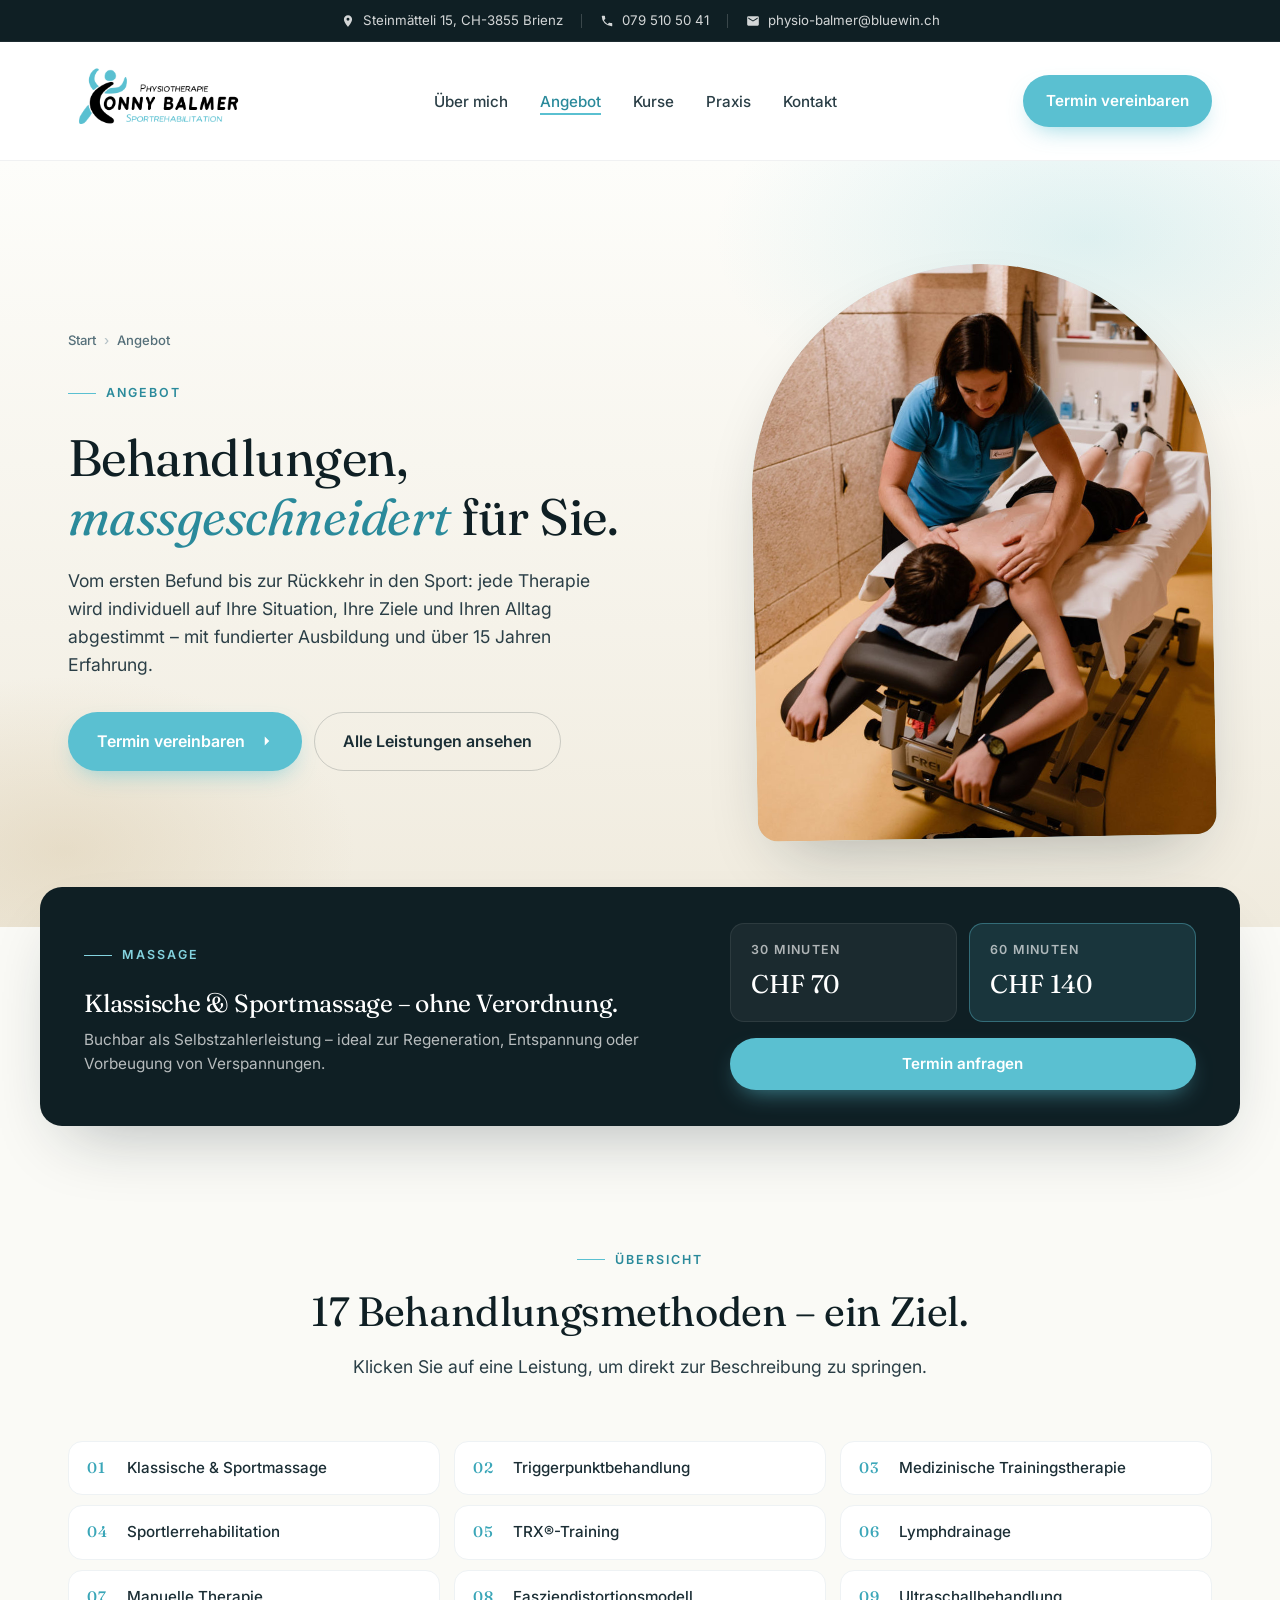
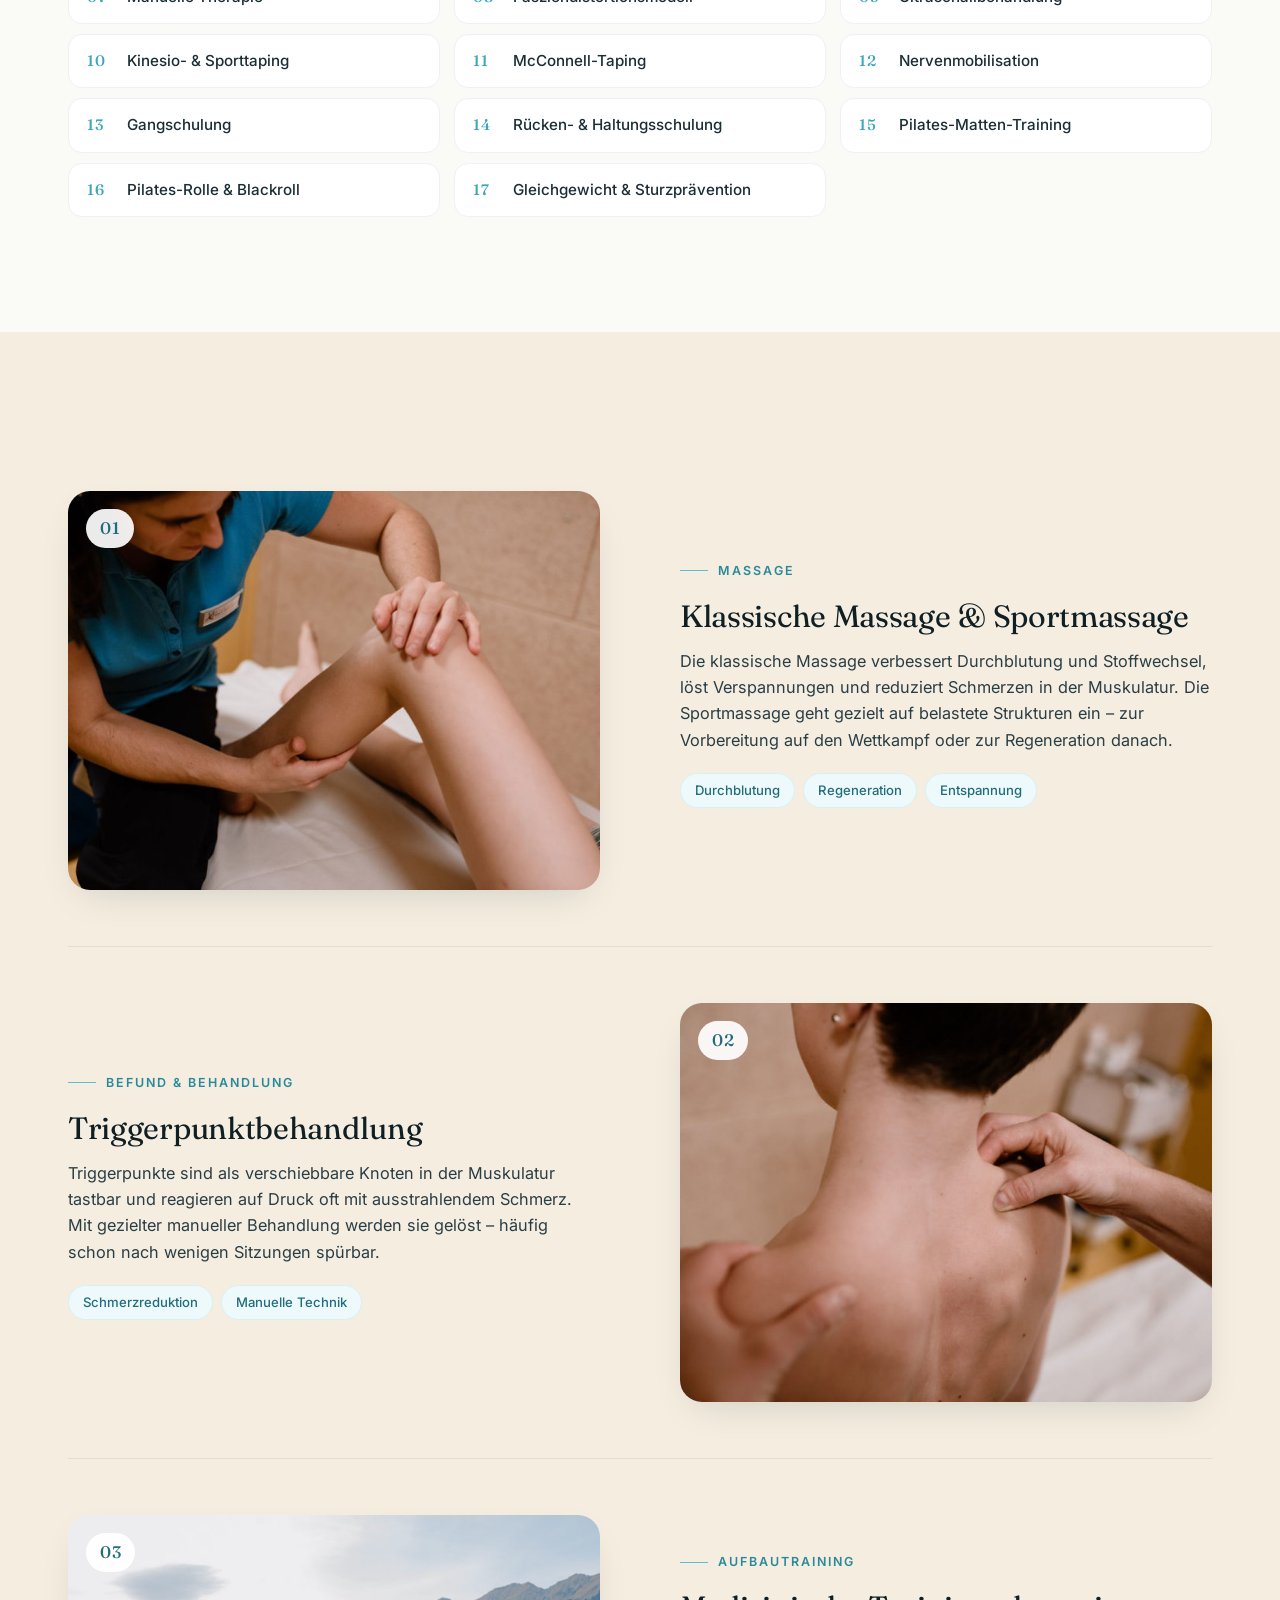
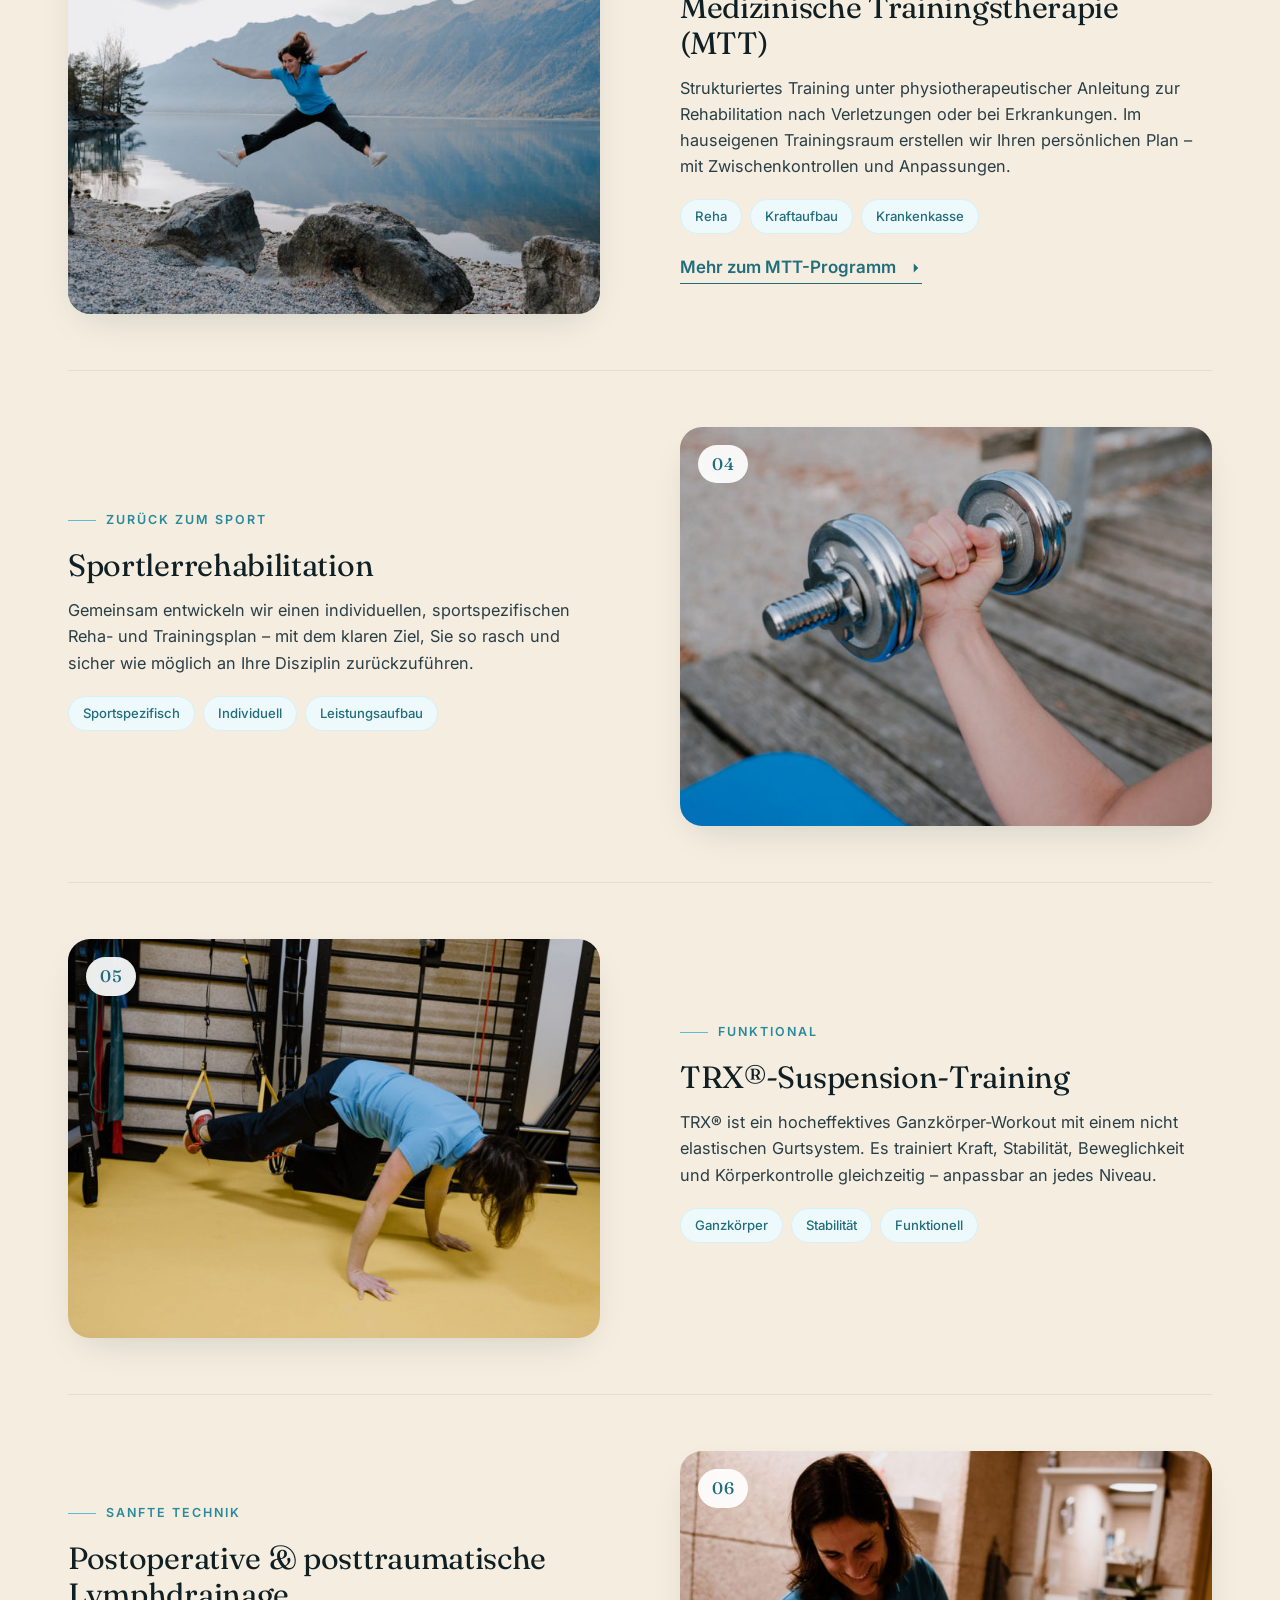
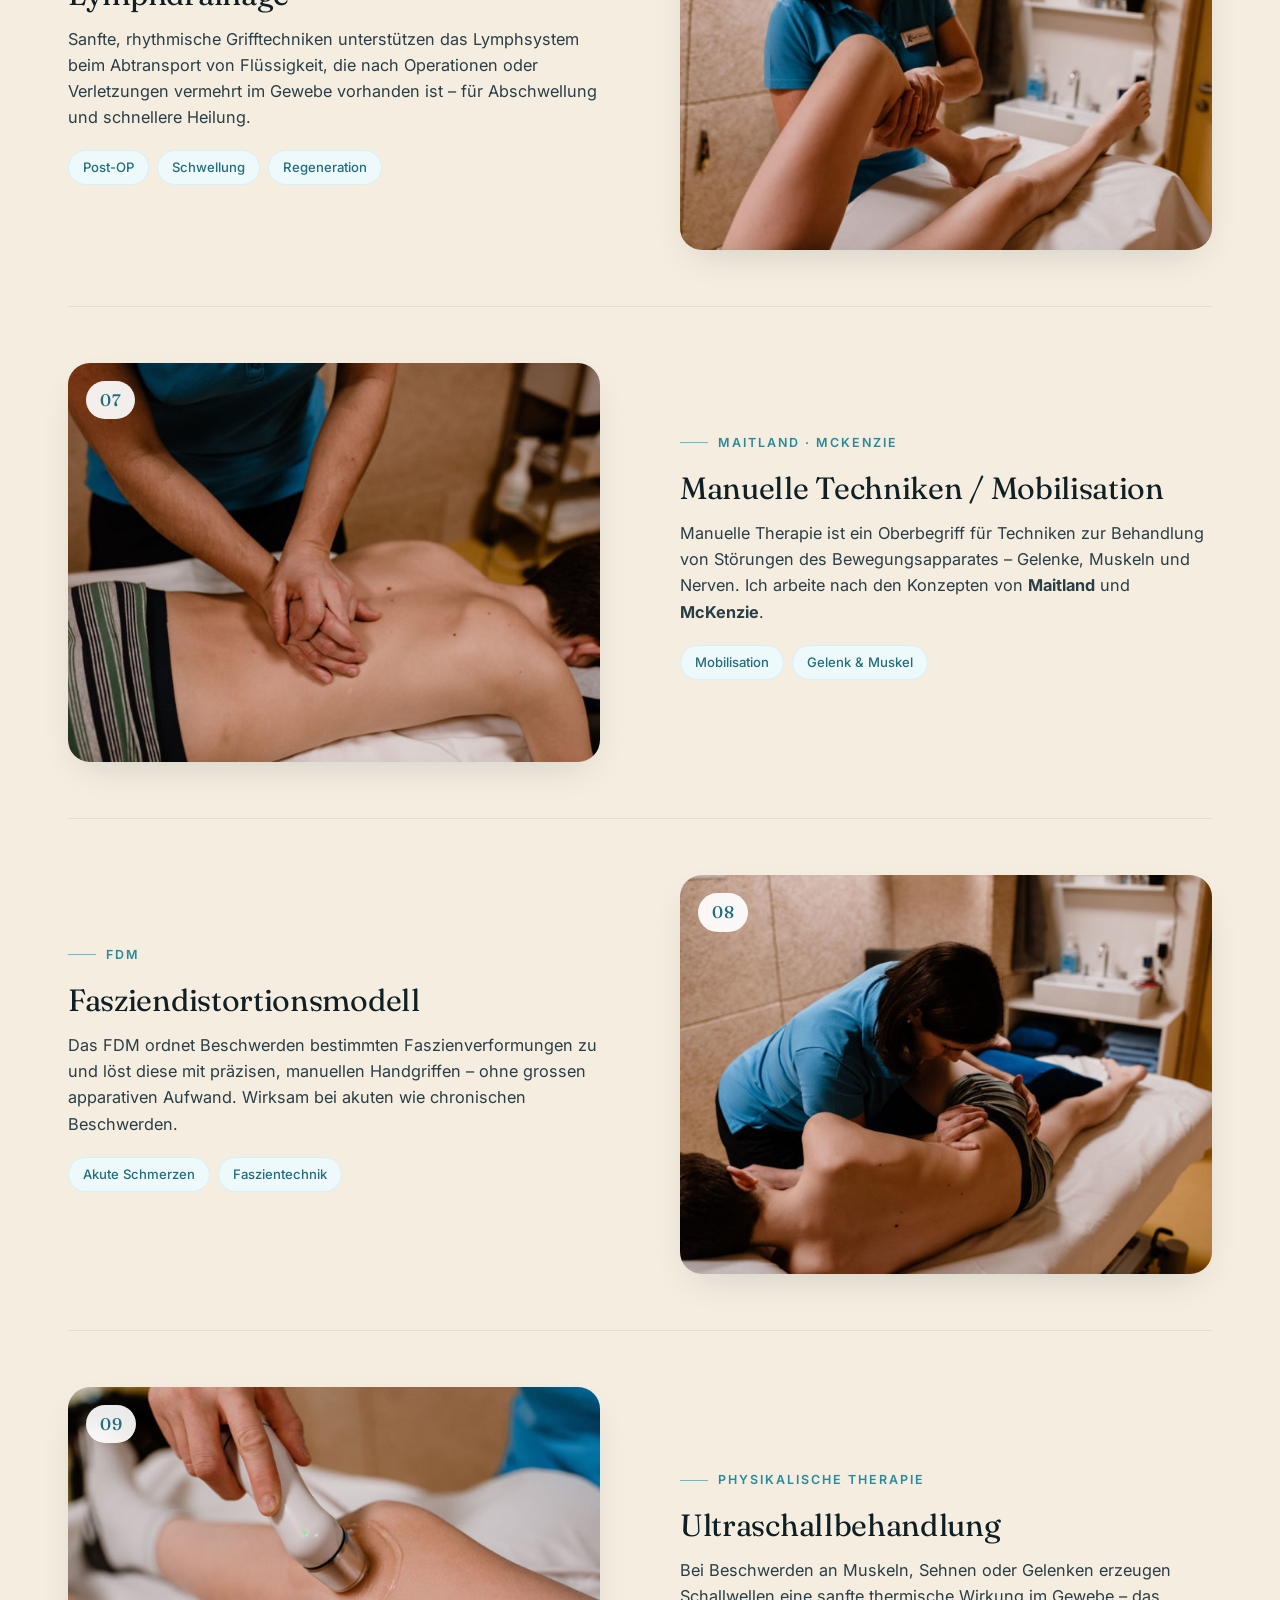
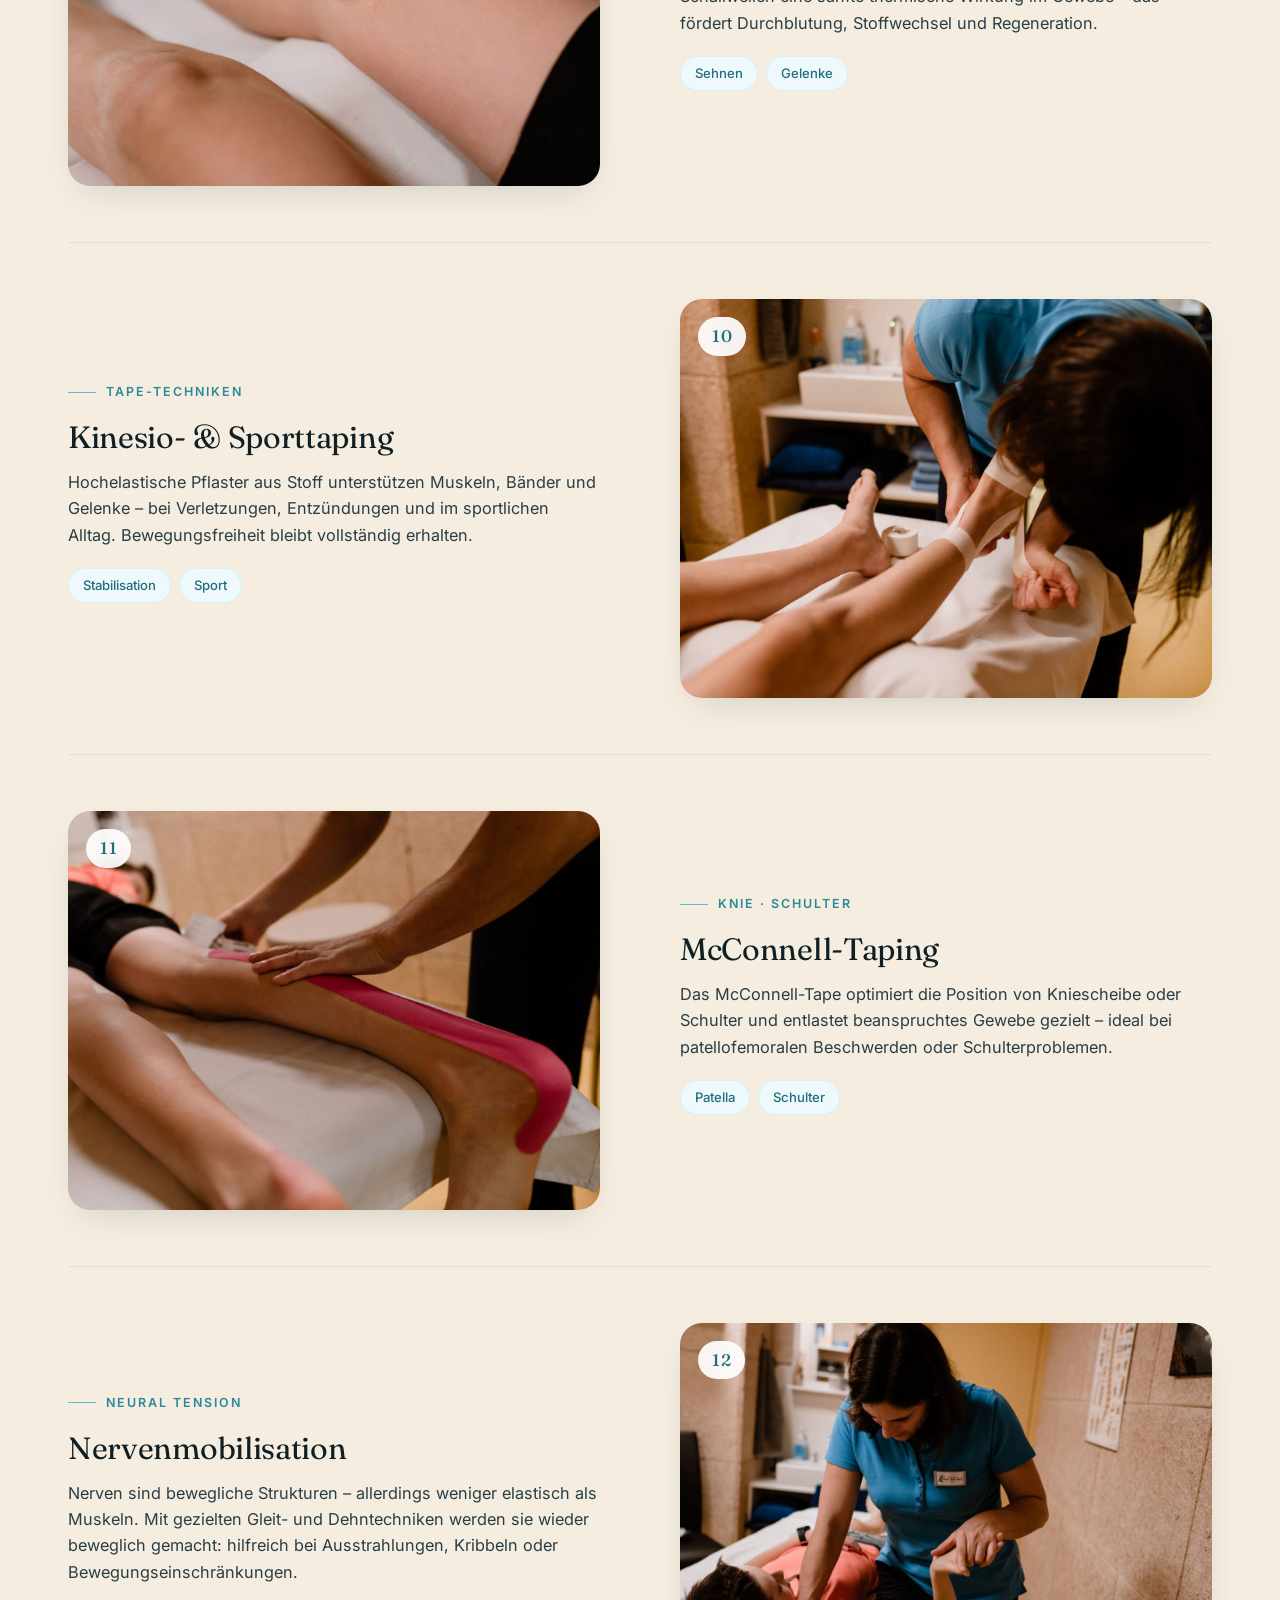
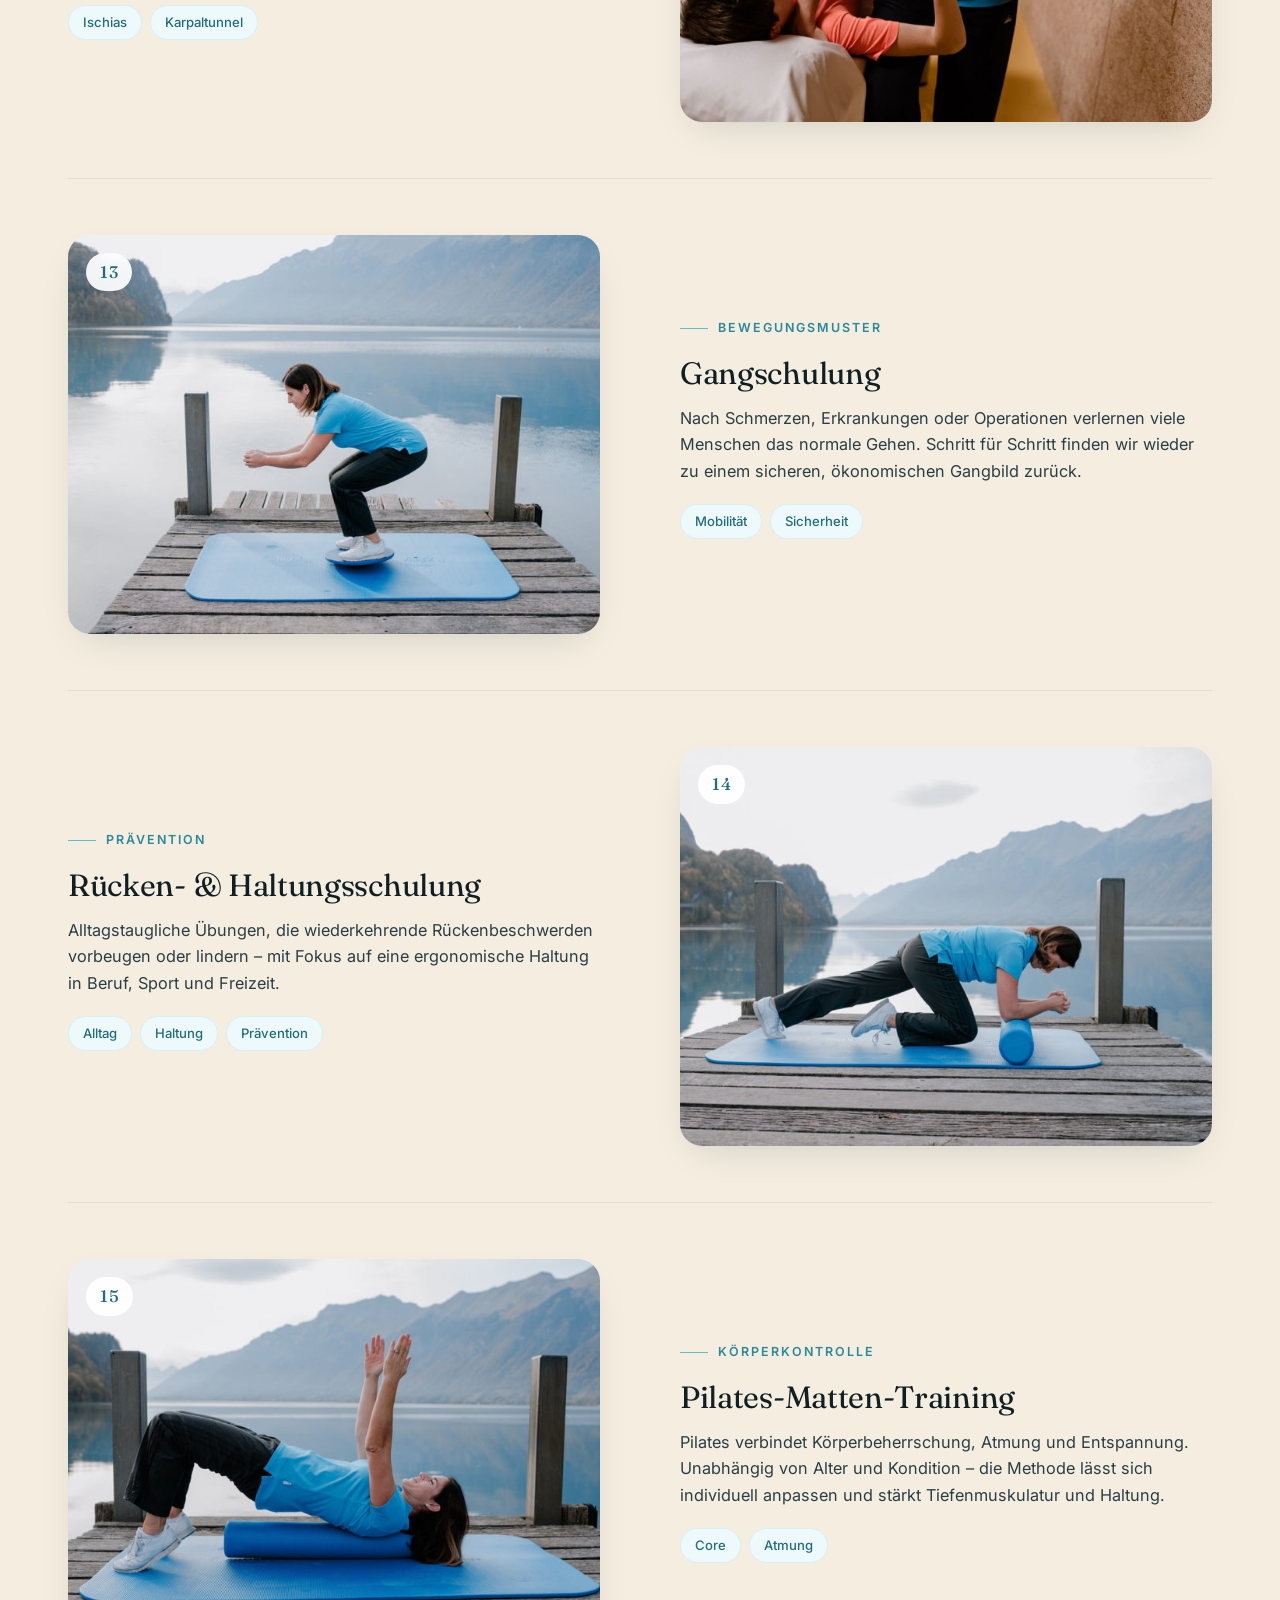
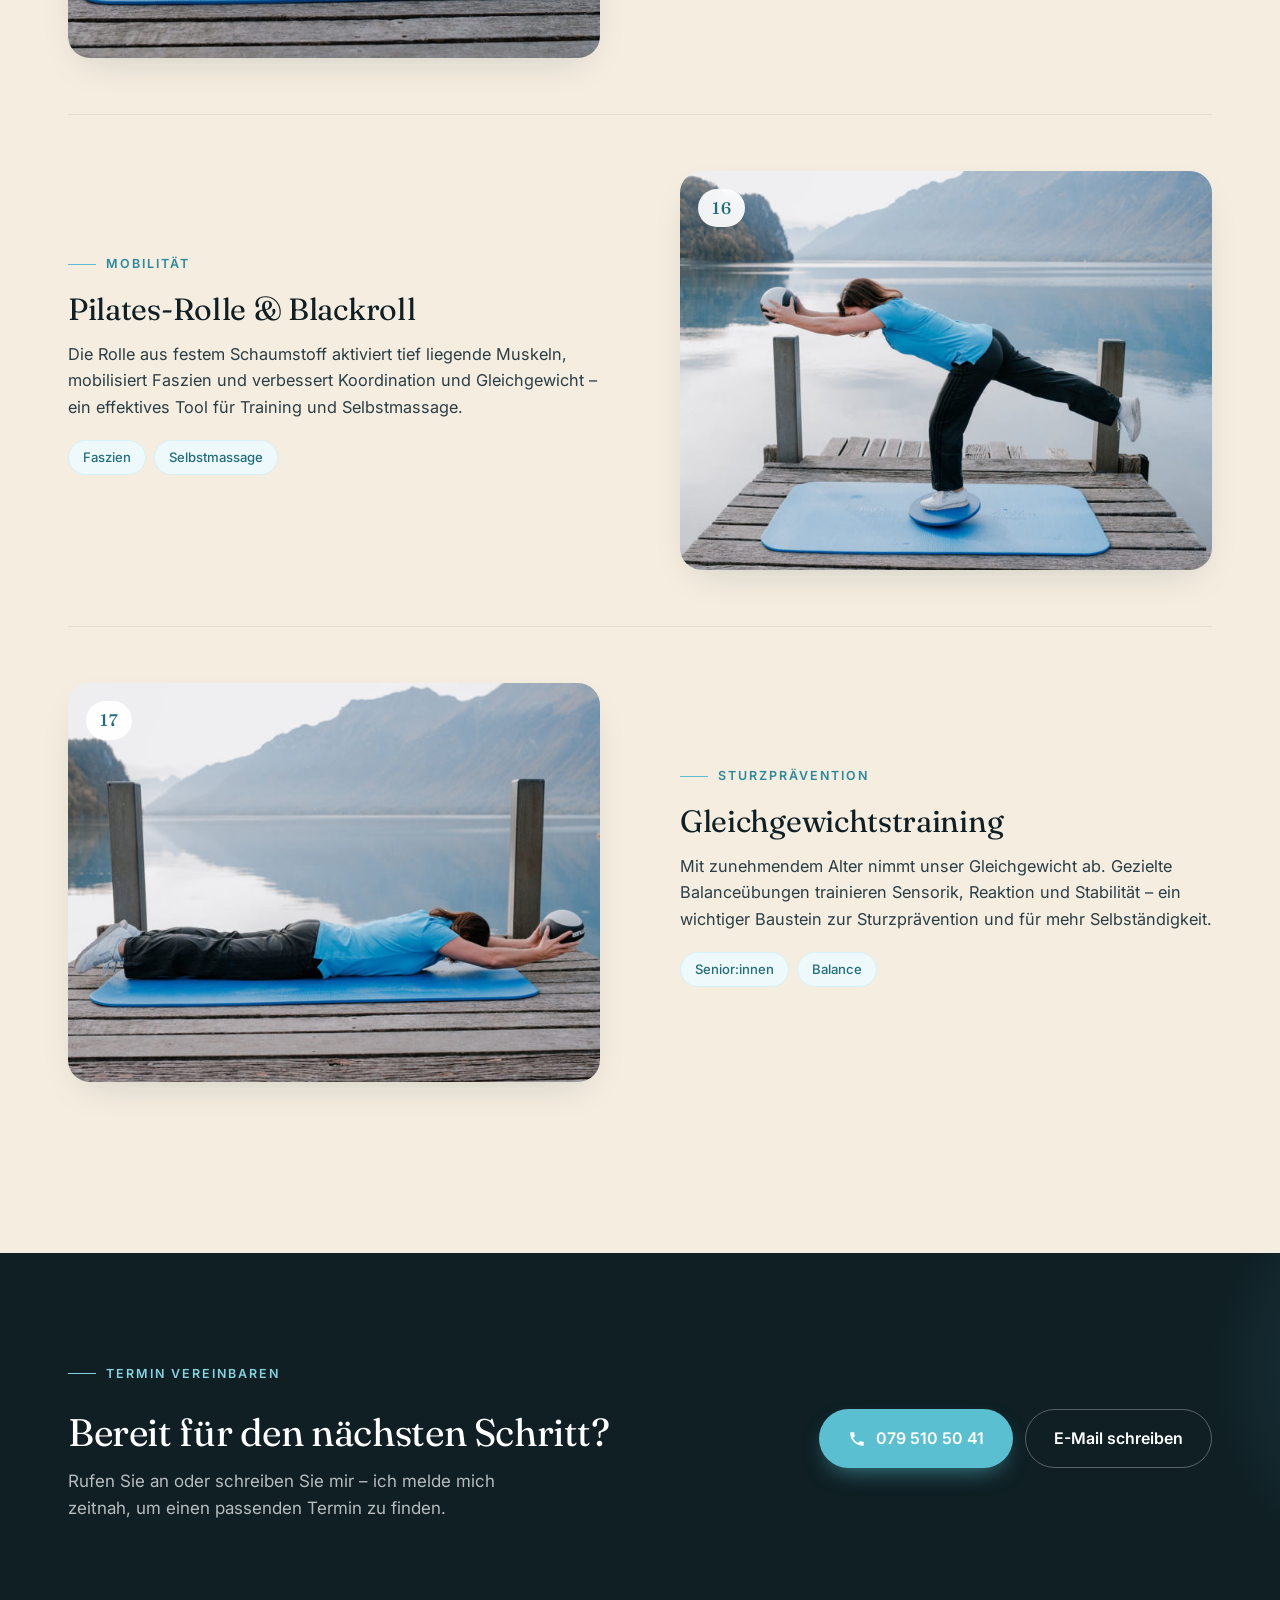
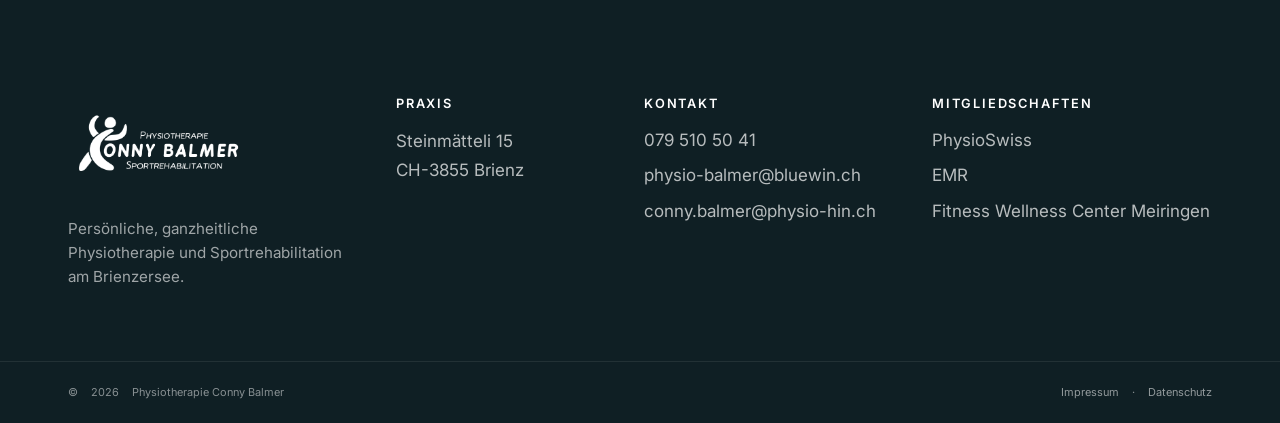
==== angebot.html @ 322801bf "Initial commit: Physio Balmer website Co-Authored-By: Claude Opus 4.7 (1M context) <noreply@anthropi" ====
<!doctype html>
<html lang="de">
  <head>
    <meta charset="utf-8" />
    <meta name="viewport" content="width=device-width, initial-scale=1" />
    <title>Angebot – Physiotherapie Conny Balmer | Brienz</title>
    <meta
      name="description"
      content="Das gesamte physiotherapeutische Angebot von Conny Balmer in Brienz: Massage, Manuelle Therapie, FDM, MTT, Lymphdrainage, Taping, Pilates und vieles mehr."
    />
    <link rel="icon" type="image/png" href="assets/images/logo.png" />
    <link rel="preconnect" href="https://fonts.googleapis.com" />
    <link rel="preconnect" href="https://fonts.gstatic.com" crossorigin />
    <link
      href="https://fonts.googleapis.com/css2?family=Fraunces:opsz,wght@9..144,300;9..144,400;9..144,500;9..144,600;9..144,700&family=Inter:wght@300;400;500;600;700&display=swap"
      rel="stylesheet"
    />
    <link rel="stylesheet" href="assets/styles.css" />
  </head>
  <body>
    <a class="skip-link" href="#main">Zum Inhalt springen</a>

    <div class="announce" role="region" aria-label="Kontakt">
      <div class="container announce__inner">
        <span class="announce__item">
          <svg viewBox="0 0 24 24" aria-hidden="true" width="14" height="14"><path fill="currentColor" d="M12 2C8.13 2 5 5.13 5 9c0 5.25 7 13 7 13s7-7.75 7-13c0-3.87-3.13-7-7-7Zm0 9.5A2.5 2.5 0 1 1 12 6.5a2.5 2.5 0 0 1 0 5Z"/></svg>
          Steinmätteli 15, CH-3855 Brienz
        </span>
        <span class="announce__divider" aria-hidden="true"></span>
        <a class="announce__item announce__link" href="tel:+41795105041">
          <svg viewBox="0 0 24 24" aria-hidden="true" width="14" height="14"><path fill="currentColor" d="M6.62 10.79a15.05 15.05 0 0 0 6.59 6.59l2.2-2.2a1 1 0 0 1 1.02-.24a11.36 11.36 0 0 0 3.57.57a1 1 0 0 1 1 1V20a1 1 0 0 1-1 1A17 17 0 0 1 3 4a1 1 0 0 1 1-1h3.5a1 1 0 0 1 1 1a11.36 11.36 0 0 0 .57 3.57a1 1 0 0 1-.24 1.02l-2.21 2.2Z"/></svg>
          079 510 50 41
        </a>
        <span class="announce__divider" aria-hidden="true"></span>
        <a class="announce__item announce__link" href="mailto:physio-balmer@bluewin.ch">
          <svg viewBox="0 0 24 24" aria-hidden="true" width="14" height="14"><path fill="currentColor" d="M20 4H4a2 2 0 0 0-2 2v12a2 2 0 0 0 2 2h16a2 2 0 0 0 2-2V6a2 2 0 0 0-2-2Zm0 4l-8 5l-8-5V6l8 5l8-5v2Z"/></svg>
          physio-balmer@bluewin.ch
        </a>
      </div>
    </div>

    <header class="site-header" id="top">
      <div class="container site-header__inner">
        <a class="brand" href="index.html" aria-label="Physiotherapie Conny Balmer – Startseite">
          <img src="assets/images/logo.png" alt="Physiotherapie Conny Balmer Logo" />
        </a>

        <nav class="nav" aria-label="Hauptnavigation">
          <ul class="nav__list">
            <li><a href="index.html#about">Über mich</a></li>
            <li><a href="angebot.html" aria-current="page">Angebot</a></li>
            <li><a href="index.html#courses">Kurse</a></li>
            <li><a href="index.html#praxis">Praxis</a></li>
            <li><a href="index.html#contact">Kontakt</a></li>
          </ul>
        </nav>

        <a class="btn btn--primary nav__cta" href="index.html#contact">Termin vereinbaren</a>

        <button class="nav__toggle" id="navToggle" aria-label="Menü öffnen" aria-expanded="false">
          <span></span><span></span><span></span>
        </button>
      </div>
      <div class="nav__mobile" id="navMobile" aria-hidden="true">
        <ul>
          <li><a href="index.html#about">Über mich</a></li>
          <li><a href="angebot.html">Angebot</a></li>
          <li><a href="index.html#courses">Kurse</a></li>
          <li><a href="index.html#praxis">Praxis</a></li>
          <li><a href="index.html#contact">Kontakt</a></li>
          <li><a class="btn btn--primary" href="index.html#contact">Termin vereinbaren</a></li>
        </ul>
      </div>
    </header>

    <main id="main">
      <!-- PAGE HERO -->
      <section class="page-hero">
        <div class="page-hero__bg" aria-hidden="true"></div>
        <div class="container page-hero__grid">
          <div class="page-hero__copy">
            <nav class="breadcrumb" aria-label="Breadcrumb">
              <a href="index.html">Start</a>
              <span aria-hidden="true">›</span>
              <span>Angebot</span>
            </nav>
            <span class="eyebrow">Angebot</span>
            <h1>Behandlungen, <em>massgeschneidert</em> für Sie.</h1>
            <p class="lead">
              Vom ersten Befund bis zur Rückkehr in den Sport: jede Therapie wird
              individuell auf Ihre Situation, Ihre Ziele und Ihren Alltag
              abgestimmt – mit fundierter Ausbildung und über 15 Jahren Erfahrung.
            </p>
            <div class="page-hero__actions">
              <a class="btn btn--primary btn--lg" href="index.html#contact">
                Termin vereinbaren
                <svg viewBox="0 0 24 24" width="18" height="18" aria-hidden="true"><path fill="currentColor" d="M5 12h14m-6-6l6 6l-6 6"/></svg>
              </a>
              <a class="btn btn--ghost btn--lg" href="#leistungen">Alle Leistungen ansehen</a>
            </div>
          </div>
          <div class="page-hero__media">
            <img src="assets/images/services/hero-angebot.jpg" alt="Conny Balmer bei einer Behandlung" />
          </div>
        </div>
      </section>

      <!-- PRICE BANNER -->
      <section class="price-banner">
        <div class="container price-banner__inner">
          <div class="price-banner__intro">
            <span class="eyebrow">Massage</span>
            <h2>Klassische & Sport­massage – ohne Verordnung.</h2>
            <p>
              Buchbar als Selbstzahlerleistung – ideal zur Regeneration,
              Entspannung oder Vorbeugung von Verspannungen.
            </p>
          </div>
          <div class="price-banner__prices">
            <div class="price-tile">
              <span class="price-tile__time">30 Minuten</span>
              <span class="price-tile__amount">CHF 70</span>
            </div>
            <div class="price-tile price-tile--accent">
              <span class="price-tile__time">60 Minuten</span>
              <span class="price-tile__amount">CHF 140</span>
            </div>
            <a class="btn btn--primary btn--full" href="tel:+41795105041">
              Termin anfragen
            </a>
          </div>
        </div>
      </section>

      <!-- SERVICES OVERVIEW (TOC) -->
      <section class="section toc" id="leistungen">
        <div class="container">
          <div class="section__head section__head--center">
            <span class="eyebrow">Übersicht</span>
            <h2 class="section__title">17 Behandlungs­methoden – ein Ziel.</h2>
            <p class="section__lead">
              Klicken Sie auf eine Leistung, um direkt zur Beschreibung zu springen.
            </p>
          </div>

          <ul class="toc__grid">
            <li><a href="#massage"><span>01</span>Klassische & Sportmassage</a></li>
            <li><a href="#triggerpunkt"><span>02</span>Triggerpunkt­behandlung</a></li>
            <li><a href="#mtt"><span>03</span>Medizinische Trainings­therapie</a></li>
            <li><a href="#sportreha"><span>04</span>Sportler­rehabilitation</a></li>
            <li><a href="#trx"><span>05</span>TRX®-Training</a></li>
            <li><a href="#lymphdrainage"><span>06</span>Lymphdrainage</a></li>
            <li><a href="#manuelle"><span>07</span>Manuelle Therapie</a></li>
            <li><a href="#fdm"><span>08</span>Faszien­distortions­modell</a></li>
            <li><a href="#ultraschall"><span>09</span>Ultraschall­behandlung</a></li>
            <li><a href="#kinesiotaping"><span>10</span>Kinesio- & Sporttaping</a></li>
            <li><a href="#mcconnell"><span>11</span>McConnell-Taping</a></li>
            <li><a href="#nerven"><span>12</span>Nerven­mobilisation</a></li>
            <li><a href="#gangschulung"><span>13</span>Gangschulung</a></li>
            <li><a href="#ruecken"><span>14</span>Rücken- & Haltungs­schulung</a></li>
            <li><a href="#pilates-matten"><span>15</span>Pilates-Matten-Training</a></li>
            <li><a href="#pilates-rolle"><span>16</span>Pilates-Rolle & Blackroll</a></li>
            <li><a href="#gleichgewicht"><span>17</span>Gleichgewicht & Sturzprävention</a></li>
          </ul>
        </div>
      </section>

      <!-- SERVICE DETAIL ROWS -->
      <section class="section section--alt service-list">
        <div class="container">

          <article class="service-row" id="massage">
            <div class="service-row__media">
              <span class="service-row__num">01</span>
              <img src="assets/images/services/massage.jpg" alt="Klassische Massage und Sportmassage" loading="lazy" />
            </div>
            <div class="service-row__body">
              <span class="eyebrow">Massage</span>
              <h2>Klassische Massage & Sportmassage</h2>
              <p>
                Die klassische Massage verbessert Durchblutung und Stoffwechsel,
                löst Verspannungen und reduziert Schmerzen in der Muskulatur.
                Die Sportmassage geht gezielt auf belastete Strukturen ein – zur
                Vorbereitung auf den Wettkampf oder zur Regeneration danach.
              </p>
              <ul class="tags">
                <li>Durchblutung</li>
                <li>Regeneration</li>
                <li>Entspannung</li>
              </ul>
            </div>
          </article>

          <article class="service-row service-row--reverse" id="triggerpunkt">
            <div class="service-row__media">
              <span class="service-row__num">02</span>
              <img src="assets/images/services/triggerpunkt.jpg" alt="Triggerpunkt­behandlung" loading="lazy" />
            </div>
            <div class="service-row__body">
              <span class="eyebrow">Befund & Behandlung</span>
              <h2>Triggerpunkt­behandlung</h2>
              <p>
                Triggerpunkte sind als verschiebbare Knoten in der Muskulatur
                tastbar und reagieren auf Druck oft mit ausstrahlendem Schmerz.
                Mit gezielter manueller Behandlung werden sie gelöst – häufig
                schon nach wenigen Sitzungen spürbar.
              </p>
              <ul class="tags">
                <li>Schmerzreduktion</li>
                <li>Manuelle Technik</li>
              </ul>
            </div>
          </article>

          <article class="service-row" id="mtt">
            <div class="service-row__media">
              <span class="service-row__num">03</span>
              <img src="assets/images/services/mtt.jpg" alt="Medizinische Trainingstherapie" loading="lazy" />
            </div>
            <div class="service-row__body">
              <span class="eyebrow">Aufbautraining</span>
              <h2>Medizinische Trainings­therapie (MTT)</h2>
              <p>
                Strukturiertes Training unter physiotherapeutischer Anleitung
                zur Rehabilitation nach Verletzungen oder bei Erkrankungen.
                Im hauseigenen Trainingsraum erstellen wir Ihren persönlichen
                Plan – mit Zwischenkontrollen und Anpassungen.
              </p>
              <ul class="tags">
                <li>Reha</li>
                <li>Kraftaufbau</li>
                <li>Krankenkasse</li>
              </ul>
              <a class="link-arrow" href="index.html#courses">Mehr zum MTT-Programm
                <svg viewBox="0 0 24 24" width="18" height="18" aria-hidden="true"><path fill="currentColor" d="M5 12h14m-6-6l6 6l-6 6"/></svg>
              </a>
            </div>
          </article>

          <article class="service-row service-row--reverse" id="sportreha">
            <div class="service-row__media">
              <span class="service-row__num">04</span>
              <img src="assets/images/services/sportrehabilitation.jpg" alt="Sportler­rehabilitation" loading="lazy" />
            </div>
            <div class="service-row__body">
              <span class="eyebrow">Zurück zum Sport</span>
              <h2>Sportler­rehabilitation</h2>
              <p>
                Gemeinsam entwickeln wir einen individuellen, sport­spezifischen
                Reha- und Trainingsplan – mit dem klaren Ziel, Sie so rasch und
                sicher wie möglich an Ihre Disziplin zurückzuführen.
              </p>
              <ul class="tags">
                <li>Sport­spezifisch</li>
                <li>Individuell</li>
                <li>Leistungs­aufbau</li>
              </ul>
            </div>
          </article>

          <article class="service-row" id="trx">
            <div class="service-row__media">
              <span class="service-row__num">05</span>
              <img src="assets/images/services/trx.jpg" alt="TRX Suspension Training" loading="lazy" />
            </div>
            <div class="service-row__body">
              <span class="eyebrow">Funktional</span>
              <h2>TRX®-Suspension-Training</h2>
              <p>
                TRX® ist ein hocheffektives Ganzkörper-Workout mit einem nicht
                elastischen Gurtsystem. Es trainiert Kraft, Stabilität,
                Beweglichkeit und Körperkontrolle gleichzeitig – anpassbar an
                jedes Niveau.
              </p>
              <ul class="tags">
                <li>Ganzkörper</li>
                <li>Stabilität</li>
                <li>Funktionell</li>
              </ul>
            </div>
          </article>

          <article class="service-row service-row--reverse" id="lymphdrainage">
            <div class="service-row__media">
              <span class="service-row__num">06</span>
              <img src="assets/images/services/lymphdrainage.jpg" alt="Manuelle Lymphdrainage" loading="lazy" />
            </div>
            <div class="service-row__body">
              <span class="eyebrow">Sanfte Technik</span>
              <h2>Post­operative & post­traumatische Lymphdrainage</h2>
              <p>
                Sanfte, rhythmische Grifftechniken unterstützen das Lymphsystem
                beim Abtransport von Flüssigkeit, die nach Operationen oder
                Verletzungen vermehrt im Gewebe vorhanden ist – für
                Abschwellung und schnellere Heilung.
              </p>
              <ul class="tags">
                <li>Post-OP</li>
                <li>Schwellung</li>
                <li>Regeneration</li>
              </ul>
            </div>
          </article>

          <article class="service-row" id="manuelle">
            <div class="service-row__media">
              <span class="service-row__num">07</span>
              <img src="assets/images/services/manuelle-therapie.jpg" alt="Manuelle Therapie nach Maitland und McKenzie" loading="lazy" />
            </div>
            <div class="service-row__body">
              <span class="eyebrow">Maitland · McKenzie</span>
              <h2>Manuelle Techniken / Mobilisation</h2>
              <p>
                Manuelle Therapie ist ein Oberbegriff für Techniken zur
                Behandlung von Störungen des Bewegungs­apparates – Gelenke,
                Muskeln und Nerven. Ich arbeite nach den Konzepten von
                <strong>Maitland</strong> und <strong>McKenzie</strong>.
              </p>
              <ul class="tags">
                <li>Mobilisation</li>
                <li>Gelenk &amp; Muskel</li>
              </ul>
            </div>
          </article>

          <article class="service-row service-row--reverse" id="fdm">
            <div class="service-row__media">
              <span class="service-row__num">08</span>
              <img src="assets/images/services/fdm.jpg" alt="Fasziendistorsionsmodell – FDM" loading="lazy" />
            </div>
            <div class="service-row__body">
              <span class="eyebrow">FDM</span>
              <h2>Fasziendistortions­modell</h2>
              <p>
                Das FDM ordnet Beschwerden bestimmten Faszien­verformungen zu
                und löst diese mit präzisen, manuellen Handgriffen – ohne
                grossen apparativen Aufwand. Wirksam bei akuten wie
                chronischen Beschwerden.
              </p>
              <ul class="tags">
                <li>Akute Schmerzen</li>
                <li>Faszientechnik</li>
              </ul>
            </div>
          </article>

          <article class="service-row" id="ultraschall">
            <div class="service-row__media">
              <span class="service-row__num">09</span>
              <img src="assets/images/services/ultraschall.jpg" alt="Ultraschallbehandlung" loading="lazy" />
            </div>
            <div class="service-row__body">
              <span class="eyebrow">Physikalische Therapie</span>
              <h2>Ultraschall­behandlung</h2>
              <p>
                Bei Beschwerden an Muskeln, Sehnen oder Gelenken erzeugen
                Schallwellen eine sanfte thermische Wirkung im Gewebe – das
                fördert Durchblutung, Stoffwechsel und Regeneration.
              </p>
              <ul class="tags">
                <li>Sehnen</li>
                <li>Gelenke</li>
              </ul>
            </div>
          </article>

          <article class="service-row service-row--reverse" id="kinesiotaping">
            <div class="service-row__media">
              <span class="service-row__num">10</span>
              <img src="assets/images/services/kinesiotaping.jpg" alt="Kinesiotaping und Sporttaping" loading="lazy" />
            </div>
            <div class="service-row__body">
              <span class="eyebrow">Tape-Techniken</span>
              <h2>Kinesio- & Sport­taping</h2>
              <p>
                Hoch­elastische Pflaster aus Stoff unterstützen Muskeln, Bänder
                und Gelenke – bei Verletzungen, Entzündungen und im sportlichen
                Alltag. Bewegungs­freiheit bleibt vollständig erhalten.
              </p>
              <ul class="tags">
                <li>Stabilisation</li>
                <li>Sport</li>
              </ul>
            </div>
          </article>

          <article class="service-row" id="mcconnell">
            <div class="service-row__media">
              <span class="service-row__num">11</span>
              <img src="assets/images/services/mcconnell.jpg" alt="McConnell Taping" loading="lazy" />
            </div>
            <div class="service-row__body">
              <span class="eyebrow">Knie · Schulter</span>
              <h2>McConnell-Taping</h2>
              <p>
                Das McConnell-Tape optimiert die Position von Kniescheibe oder
                Schulter und entlastet beanspruchtes Gewebe gezielt – ideal
                bei patellofemoralen Beschwerden oder Schulter­problemen.
              </p>
              <ul class="tags">
                <li>Patella</li>
                <li>Schulter</li>
              </ul>
            </div>
          </article>

          <article class="service-row service-row--reverse" id="nerven">
            <div class="service-row__media">
              <span class="service-row__num">12</span>
              <img src="assets/images/services/nervenmobilisation.jpg" alt="Nervenmobilisation und Neural Tension" loading="lazy" />
            </div>
            <div class="service-row__body">
              <span class="eyebrow">Neural Tension</span>
              <h2>Nerven­mobilisation</h2>
              <p>
                Nerven sind bewegliche Strukturen – allerdings weniger
                elastisch als Muskeln. Mit gezielten Gleit- und Dehn­techniken
                werden sie wieder beweglich gemacht: hilfreich bei
                Ausstrahlungen, Kribbeln oder Bewegungs­einschränkungen.
              </p>
              <ul class="tags">
                <li>Ischias</li>
                <li>Karpaltunnel</li>
              </ul>
            </div>
          </article>

          <article class="service-row" id="gangschulung">
            <div class="service-row__media">
              <span class="service-row__num">13</span>
              <img src="assets/images/services/gangschulung.jpg" alt="Gangschulung" loading="lazy" />
            </div>
            <div class="service-row__body">
              <span class="eyebrow">Bewegungs­muster</span>
              <h2>Gangschulung</h2>
              <p>
                Nach Schmerzen, Erkrankungen oder Operationen verlernen viele
                Menschen das normale Gehen. Schritt für Schritt finden wir
                wieder zu einem sicheren, ökonomischen Gangbild zurück.
              </p>
              <ul class="tags">
                <li>Mobilität</li>
                <li>Sicherheit</li>
              </ul>
            </div>
          </article>

          <article class="service-row service-row--reverse" id="ruecken">
            <div class="service-row__media">
              <span class="service-row__num">14</span>
              <img src="assets/images/services/rueckenschulung.jpg" alt="Rücken- und Haltungsschulung" loading="lazy" />
            </div>
            <div class="service-row__body">
              <span class="eyebrow">Prävention</span>
              <h2>Rücken- & Haltungs­schulung</h2>
              <p>
                Alltagstaugliche Übungen, die wiederkehrende Rücken­beschwerden
                vorbeugen oder lindern – mit Fokus auf eine ergonomische
                Haltung in Beruf, Sport und Freizeit.
              </p>
              <ul class="tags">
                <li>Alltag</li>
                <li>Haltung</li>
                <li>Prävention</li>
              </ul>
            </div>
          </article>

          <article class="service-row" id="pilates-matten">
            <div class="service-row__media">
              <span class="service-row__num">15</span>
              <img src="assets/images/services/pilates-matten.jpg" alt="Pilates Matten Training" loading="lazy" />
            </div>
            <div class="service-row__body">
              <span class="eyebrow">Körperkontrolle</span>
              <h2>Pilates-Matten-Training</h2>
              <p>
                Pilates verbindet Körperbeherrschung, Atmung und Entspannung.
                Unabhängig von Alter und Kondition – die Methode lässt sich
                individuell anpassen und stärkt Tiefenmuskulatur und Haltung.
              </p>
              <ul class="tags">
                <li>Core</li>
                <li>Atmung</li>
              </ul>
            </div>
          </article>

          <article class="service-row service-row--reverse" id="pilates-rolle">
            <div class="service-row__media">
              <span class="service-row__num">16</span>
              <img src="assets/images/services/pilates-rolle.jpg" alt="Pilates Rolle und Blackroll" loading="lazy" />
            </div>
            <div class="service-row__body">
              <span class="eyebrow">Mobilität</span>
              <h2>Pilates-Rolle & Blackroll</h2>
              <p>
                Die Rolle aus festem Schaumstoff aktiviert tief liegende
                Muskeln, mobilisiert Faszien und verbessert Koordination und
                Gleichgewicht – ein effektives Tool für Training und
                Selbstmassage.
              </p>
              <ul class="tags">
                <li>Faszien</li>
                <li>Selbstmassage</li>
              </ul>
            </div>
          </article>

          <article class="service-row" id="gleichgewicht">
            <div class="service-row__media">
              <span class="service-row__num">17</span>
              <img src="assets/images/services/gleichgewicht.jpg" alt="Gleichgewichtstraining und Sturzprävention" loading="lazy" />
            </div>
            <div class="service-row__body">
              <span class="eyebrow">Sturz­prävention</span>
              <h2>Gleichgewichts­training</h2>
              <p>
                Mit zunehmendem Alter nimmt unser Gleichgewicht ab. Gezielte
                Balance­übungen trainieren Sensorik, Reaktion und Stabilität –
                ein wichtiger Baustein zur Sturz­prävention und für mehr
                Selbständigkeit.
              </p>
              <ul class="tags">
                <li>Senior:innen</li>
                <li>Balance</li>
              </ul>
            </div>
          </article>

        </div>
      </section>

      <!-- BOTTOM CTA -->
      <section class="cta-band">
        <div class="container cta-band__inner">
          <div>
            <span class="eyebrow eyebrow--light">Termin vereinbaren</span>
            <h2>Bereit für den nächsten Schritt?</h2>
            <p>
              Rufen Sie an oder schreiben Sie mir – ich melde mich zeitnah,
              um einen passenden Termin zu finden.
            </p>
          </div>
          <div class="cta-band__actions">
            <a class="btn btn--primary btn--lg" href="tel:+41795105041">
              <svg viewBox="0 0 24 24" width="18" height="18" aria-hidden="true"><path fill="currentColor" d="M6.62 10.79a15.05 15.05 0 0 0 6.59 6.59l2.2-2.2a1 1 0 0 1 1.02-.24a11.36 11.36 0 0 0 3.57.57a1 1 0 0 1 1 1V20a1 1 0 0 1-1 1A17 17 0 0 1 3 4a1 1 0 0 1 1-1h3.5a1 1 0 0 1 1 1a11.36 11.36 0 0 0 .57 3.57a1 1 0 0 1-.24 1.02l-2.21 2.2Z"/></svg>
              079 510 50 41
            </a>
            <a class="btn btn--outline btn--lg btn--on-dark" href="mailto:physio-balmer@bluewin.ch">
              E-Mail schreiben
            </a>
          </div>
        </div>
      </section>
    </main>

    <footer class="site-footer">
      <div class="container site-footer__inner">
        <div class="site-footer__brand">
          <img src="assets/images/logo.png" alt="Physiotherapie Conny Balmer" />
          <p>
            Persönliche, ganzheitliche Physiotherapie und Sport­rehabilitation
            am Brienzersee.
          </p>
        </div>

        <div class="site-footer__col">
          <h4>Praxis</h4>
          <address>
            Steinmätteli 15<br/>
            CH-3855 Brienz
          </address>
        </div>

        <div class="site-footer__col">
          <h4>Kontakt</h4>
          <ul>
            <li><a href="tel:+41795105041">079 510 50 41</a></li>
            <li><a href="mailto:physio-balmer@bluewin.ch">physio-balmer@bluewin.ch</a></li>
            <li><a href="mailto:conny.balmer@physio-hin.ch">conny.balmer@physio-hin.ch</a></li>
          </ul>
        </div>

        <div class="site-footer__col">
          <h4>Mitgliedschaften</h4>
          <ul>
            <li><a href="https://www.physioswiss.ch" target="_blank" rel="noopener">PhysioSwiss</a></li>
            <li><a href="https://www.emr.ch" target="_blank" rel="noopener">EMR</a></li>
            <li><a href="https://www.fitnesswellness.ch" target="_blank" rel="noopener">Fitness Wellness Center Meiringen</a></li>
          </ul>
        </div>
      </div>

      <div class="site-footer__bar">
        <div class="container site-footer__bar-inner">
          <small>© <span id="year"></span> Physiotherapie Conny Balmer</small>
          <small>
            <a href="/impressum" data-page="Impressum">Impressum</a>
            <span aria-hidden="true">·</span>
            <a href="/datenschutz" data-page="Datenschutz">Datenschutz</a>
          </small>
        </div>
      </div>
    </footer>

    <div id="toast" class="toast" role="status" aria-live="polite"></div>

    <script src="assets/main.js"></script>
  </body>
</html>
---- assets/styles.css ----
/* ============================================================
   Physiotherapie Conny Balmer — modern redesign
   ============================================================ */

:root {
  /* Brand palette — primary #5AC0D1 */
  --teal-50:  #eef9fb;
  --teal-100: #d6f1f6;
  --teal-200: #aee3ec;
  --teal-300: #84d3df;
  --teal-400: #5AC0D1;      /* Primary brand colour */
  --teal-500: #3aa6b8;
  --teal-600: #2a8a9b;
  --teal-700: #226d7c;
  --teal-800: #1c5663;

  /* Neutrals */
  --ink: #0f1f24;
  --ink-2: #1b2e35;
  --slate-700: #2a3e46;
  --slate-500: #56707a;
  --slate-400: #7e9098;
  --slate-300: #b5c2c7;
  --slate-200: #d8e1e4;
  --slate-100: #eef2f4;
  --paper: #fafaf6;
  --paper-warm: #f4ede0;
  --white: #ffffff;

  /* Accent */
  --sand: #efe6d4;
  --sand-deep: #d6c4a1;

  /* Type */
  --ff-display: "Fraunces", Georgia, "Times New Roman", serif;
  --ff-body: "Inter", -apple-system, BlinkMacSystemFont, "Segoe UI", Roboto, sans-serif;

  /* Layout */
  --container: 1200px;
  --radius-sm: 8px;
  --radius: 14px;
  --radius-lg: 22px;
  --radius-xl: 32px;

  /* Shadow */
  --shadow-sm: 0 2px 6px rgba(15, 31, 36, 0.06);
  --shadow: 0 14px 40px -16px rgba(15, 31, 36, 0.18);
  --shadow-lg: 0 30px 70px -28px rgba(15, 31, 36, 0.32);

  --easing: cubic-bezier(.22, .61, .36, 1);
}

* { box-sizing: border-box; }
*::before, *::after { box-sizing: border-box; }

html { scroll-behavior: smooth; -webkit-text-size-adjust: 100%; }
body {
  margin: 0;
  font-family: var(--ff-body);
  font-size: 17px;
  line-height: 1.6;
  color: var(--ink-2);
  background: var(--paper);
  -webkit-font-smoothing: antialiased;
  -moz-osx-font-smoothing: grayscale;
}

img { max-width: 100%; display: block; }
a { color: inherit; text-decoration: none; }
button { font: inherit; }

.container {
  width: 100%;
  max-width: var(--container);
  margin: 0 auto;
  padding: 0 28px;
}

.skip-link {
  position: absolute;
  top: -100px;
  left: 8px;
  background: var(--ink);
  color: #fff;
  padding: 8px 14px;
  border-radius: 6px;
  z-index: 999;
}
.skip-link:focus { top: 8px; }

/* ===== Typography ===== */
h1, h2, h3, h4 {
  font-family: var(--ff-display);
  font-weight: 500;
  color: var(--ink);
  margin: 0 0 0.5em;
  letter-spacing: -0.01em;
  line-height: 1.15;
}
h1 { font-size: clamp(2.4rem, 5vw, 4rem); font-weight: 400; }
h2 { font-size: clamp(1.8rem, 3.2vw, 2.6rem); font-weight: 400; }
h3 { font-size: 1.25rem; }
p { margin: 0 0 1em; }

.eyebrow {
  display: inline-flex;
  align-items: center;
  gap: 10px;
  font-family: var(--ff-body);
  font-size: 0.78rem;
  font-weight: 600;
  letter-spacing: 0.16em;
  text-transform: uppercase;
  color: var(--teal-600);
  margin-bottom: 18px;
}
.eyebrow::before {
  content: "";
  width: 28px;
  height: 1px;
  background: var(--teal-400);
}

.lead { font-size: 1.1rem; color: var(--slate-700); }

em {
  font-style: italic;
  color: var(--teal-600);
  font-family: var(--ff-display);
  font-weight: 400;
}

/* ===== Announce bar ===== */
.announce {
  background: var(--ink);
  color: rgba(255,255,255,0.85);
  font-size: 0.83rem;
  border-bottom: 1px solid rgba(255,255,255,0.06);
}
.announce__inner {
  display: flex;
  align-items: center;
  justify-content: center;
  gap: 18px;
  flex-wrap: wrap;
  padding: 10px 28px;
}
.announce__item {
  display: inline-flex;
  align-items: center;
  gap: 8px;
  color: rgba(255,255,255,0.82);
}
.announce__link:hover { color: var(--teal-300); }
.announce__divider {
  width: 1px;
  height: 14px;
  background: rgba(255,255,255,0.18);
}

/* ===== Header ===== */
.site-header {
  position: sticky;
  top: 0;
  z-index: 80;
  background: rgba(255,255,255,0.92);
  backdrop-filter: saturate(160%) blur(14px);
  -webkit-backdrop-filter: saturate(160%) blur(14px);
  border-bottom: 1px solid rgba(15, 31, 36, 0.06);
  transition: box-shadow 0.3s var(--easing);
}
.site-header.is-scrolled { box-shadow: 0 4px 20px -8px rgba(15, 31, 36, 0.12); }

.site-header__inner {
  display: flex;
  align-items: center;
  justify-content: space-between;
  gap: 24px;
  padding-top: 8px;
  padding-bottom: 8px;
}

.brand img {
  height: 102px;
  width: auto;
  display: block;
  transition: height 0.3s var(--easing);
}
.site-header.is-scrolled .brand img { height: 60px; }
@media (max-width: 820px) {
  .brand img { height: 56px; }
  .site-header.is-scrolled .brand img { height: 48px; }
}

.nav__list {
  list-style: none;
  margin: 0;
  padding: 0;
  display: flex;
  gap: 32px;
}
.nav__list a {
  font-weight: 500;
  font-size: 0.95rem;
  color: var(--slate-700);
  position: relative;
  padding: 4px 0;
  transition: color 0.2s;
}
.nav__list a::after {
  content: "";
  position: absolute;
  left: 0;
  bottom: 0;
  width: 0;
  height: 2px;
  background: var(--teal-400);
  transition: width 0.3s var(--easing);
}
.nav__list a:hover { color: var(--teal-600); }
.nav__list a:hover::after { width: 100%; }

.nav__toggle {
  display: none;
  background: transparent;
  border: 0;
  width: 44px;
  height: 44px;
  cursor: pointer;
  padding: 8px;
  position: relative;
}
.nav__toggle span {
  display: block;
  width: 24px;
  height: 2px;
  background: var(--ink);
  margin: 5px auto;
  transition: transform 0.25s var(--easing), opacity 0.25s var(--easing);
}
.nav__toggle[aria-expanded="true"] span:nth-child(1) { transform: translateY(7px) rotate(45deg); }
.nav__toggle[aria-expanded="true"] span:nth-child(2) { opacity: 0; }
.nav__toggle[aria-expanded="true"] span:nth-child(3) { transform: translateY(-7px) rotate(-45deg); }

.nav__mobile {
  display: none;
  position: absolute;
  left: 0;
  right: 0;
  background: #fff;
  border-bottom: 1px solid var(--slate-100);
  max-height: 0;
  overflow: hidden;
  transition: max-height 0.35s var(--easing);
}
.nav__mobile.is-open { max-height: 600px; }
.nav__mobile ul {
  list-style: none;
  margin: 0;
  padding: 16px 28px 28px;
  display: flex;
  flex-direction: column;
  gap: 4px;
}
.nav__mobile a {
  display: block;
  padding: 14px 0;
  font-weight: 500;
  color: var(--slate-700);
  border-bottom: 1px solid var(--slate-100);
}
.nav__mobile a.btn { border: 0; margin-top: 12px; }

/* ===== Buttons ===== */
.btn {
  display: inline-flex;
  align-items: center;
  justify-content: center;
  gap: 10px;
  padding: 13px 22px;
  font-family: var(--ff-body);
  font-weight: 600;
  font-size: 0.95rem;
  border-radius: 999px;
  border: 1.5px solid transparent;
  cursor: pointer;
  text-align: center;
  transition: transform 0.2s var(--easing), background-color 0.2s, color 0.2s, border-color 0.2s, box-shadow 0.25s;
  white-space: nowrap;
}
.btn:hover { transform: translateY(-1px); }
.btn:active { transform: translateY(0); }

.btn--primary {
  background: var(--teal-400);
  color: #fff;
  box-shadow: 0 10px 24px -10px rgba(90, 192, 209, 0.7);
}
.btn--primary:hover { background: var(--teal-500); }

.btn--outline {
  background: transparent;
  color: var(--teal-700);
  border-color: var(--teal-300);
}
.btn--outline:hover {
  background: var(--teal-50);
  border-color: var(--teal-500);
}

.btn--ghost {
  background: transparent;
  color: var(--ink-2);
  border-color: rgba(15, 31, 36, 0.18);
}
.btn--ghost:hover {
  background: var(--ink);
  color: #fff;
  border-color: var(--ink);
}

.btn--lg { padding: 16px 28px; font-size: 1rem; }
.btn--full { width: 100%; }

.link-arrow {
  display: inline-flex;
  align-items: center;
  gap: 8px;
  font-weight: 600;
  color: var(--teal-700);
  border-bottom: 1px solid currentColor;
  padding-bottom: 2px;
  transition: gap 0.25s var(--easing);
}
.link-arrow:hover { gap: 14px; color: var(--teal-800); }

/* ===== Sections ===== */
.section { padding: clamp(72px, 9vw, 130px) 0; position: relative; }
.section--alt { background: var(--paper-warm); }

.section__head { max-width: 760px; margin-bottom: 60px; }
.section__head--center { margin-left: auto; margin-right: auto; text-align: center; }
.section__title { margin-bottom: 18px; }
.section__lead { font-size: 1.1rem; color: var(--slate-700); margin: 0; }

/* ===== HERO ===== */
.hero {
  position: relative;
  padding: clamp(48px, 7vw, 90px) 0 clamp(80px, 10vw, 130px);
  overflow: hidden;
  background: linear-gradient(180deg, #fdfdfa 0%, #f0ebde 100%);
}

.hero__bg {
  position: absolute;
  inset: 0;
  pointer-events: none;
  background:
    radial-gradient(60% 50% at 80% 10%, rgba(91, 186, 196, 0.18) 0%, transparent 60%),
    radial-gradient(40% 35% at 10% 80%, rgba(214, 196, 161, 0.35) 0%, transparent 60%);
}

.hero__grid {
  display: grid;
  grid-template-columns: 1.05fr 0.95fr;
  gap: 80px;
  align-items: center;
  position: relative;
}

.hero__content { position: relative; z-index: 2; }

.hero__title {
  margin-top: 8px;
  margin-bottom: 24px;
}

.hero__lead {
  font-size: 1.18rem;
  color: var(--slate-700);
  max-width: 520px;
  margin-bottom: 36px;
}

.hero__actions {
  display: flex;
  flex-wrap: wrap;
  gap: 12px;
  margin-bottom: 48px;
}

.hero__meta {
  list-style: none;
  margin: 0;
  padding: 0;
  display: flex;
  flex-wrap: wrap;
  gap: 36px 48px;
  border-top: 1px solid rgba(15, 31, 36, 0.1);
  padding-top: 28px;
}
.hero__meta li {
  display: flex;
  flex-direction: column;
  gap: 4px;
}
.hero__meta strong {
  font-family: var(--ff-display);
  font-size: 1.8rem;
  font-weight: 400;
  color: var(--ink);
  letter-spacing: -0.01em;
}
.hero__meta strong i {
  font-style: italic;
  color: var(--teal-600);
}
.hero__meta span {
  font-size: 0.8rem;
  font-weight: 600;
  text-transform: uppercase;
  letter-spacing: 0.12em;
  color: var(--slate-500);
}

.hero__media {
  position: relative;
}

.hero__photo {
  position: relative;
  border-radius: 280px 280px 24px 24px;
  overflow: hidden;
  aspect-ratio: 4 / 5;
  box-shadow: var(--shadow-lg);
  background: var(--teal-100);
  transform: rotate(-1deg);
}
.hero__photo::after {
  content: "";
  position: absolute;
  inset: 0;
  background: linear-gradient(180deg, transparent 60%, rgba(15, 31, 36, 0.18));
}
.hero__photo img {
  width: 100%;
  height: 100%;
  object-fit: cover;
  object-position: center 25%;
}

.hero__badge {
  position: absolute;
  bottom: 24px;
  left: -32px;
  background: #fff;
  padding: 18px 22px;
  border-radius: var(--radius);
  box-shadow: var(--shadow);
  display: flex;
  align-items: center;
  gap: 12px;
  transform: rotate(-2deg);
}
.hero__badge::before {
  content: "";
  width: 8px;
  height: 8px;
  background: var(--teal-400);
  border-radius: 50%;
  box-shadow: 0 0 0 4px rgba(91, 186, 196, 0.25);
}
.hero__badge-num {
  display: block;
  font-family: var(--ff-display);
  font-size: 1.25rem;
  color: var(--ink);
}
.hero__badge-text {
  display: block;
  font-size: 0.78rem;
  color: var(--slate-500);
}

.hero__scroll {
  position: absolute;
  bottom: 24px;
  left: 50%;
  transform: translateX(-50%);
  width: 28px;
  height: 44px;
  border: 1.5px solid rgba(15, 31, 36, 0.25);
  border-radius: 14px;
  display: none;
  align-items: flex-start;
  justify-content: center;
  padding-top: 8px;
}
.hero__scroll span {
  width: 3px;
  height: 8px;
  background: var(--teal-500);
  border-radius: 2px;
  animation: scroll 1.8s var(--easing) infinite;
}
@keyframes scroll {
  0% { transform: translateY(0); opacity: 1; }
  60% { transform: translateY(14px); opacity: 0; }
  100% { transform: translateY(0); opacity: 0; }
}

/* ===== About ===== */
.about__grid {
  display: grid;
  grid-template-columns: 1.4fr 1fr;
  gap: 72px;
  align-items: start;
}
.about__copy p { font-size: 1.02rem; color: var(--slate-700); }

.about__list {
  list-style: none;
  margin: 24px 0 32px;
  padding: 0;
  display: grid;
  grid-template-columns: 1fr 1fr;
  gap: 12px 24px;
}
.about__list li {
  display: flex;
  align-items: center;
  gap: 10px;
  font-weight: 500;
  color: var(--ink-2);
}
.about__list svg {
  flex-shrink: 0;
  width: 18px;
  height: 18px;
  color: var(--teal-500);
  background: var(--teal-50);
  border-radius: 50%;
  padding: 2px;
}

.about__card {
  position: sticky;
  top: 120px;
}
.about__quote {
  background: var(--ink);
  color: rgba(255,255,255,0.92);
  padding: 44px 38px;
  border-radius: var(--radius-lg);
  position: relative;
  overflow: hidden;
}
.about__quote::before {
  content: "";
  position: absolute;
  inset: -50% -50% auto auto;
  width: 220px;
  height: 220px;
  background: radial-gradient(circle, rgba(91, 186, 196, 0.4), transparent 70%);
}
.about__quote-mark { color: var(--teal-400); opacity: 0.55; margin-bottom: 8px; }
.about__quote blockquote {
  font-family: var(--ff-display);
  font-size: 1.4rem;
  font-weight: 400;
  font-style: italic;
  line-height: 1.4;
  margin: 0 0 20px;
  color: #fff;
}
.about__quote cite {
  font-style: normal;
  font-size: 0.85rem;
  font-weight: 600;
  letter-spacing: 0.1em;
  text-transform: uppercase;
  color: var(--teal-300);
}

/* ===== Services ===== */
.services__grid {
  display: grid;
  grid-template-columns: repeat(4, 1fr);
  gap: 20px;
}
.service-card {
  background: #fff;
  padding: 32px 28px;
  border-radius: var(--radius-lg);
  border: 1px solid var(--slate-100);
  transition: transform 0.35s var(--easing), box-shadow 0.35s var(--easing), border-color 0.35s;
}
.service-card:hover {
  transform: translateY(-4px);
  box-shadow: var(--shadow);
  border-color: var(--teal-200);
}
.service-card__icon {
  width: 52px;
  height: 52px;
  display: grid;
  place-items: center;
  background: var(--teal-50);
  color: var(--teal-600);
  border-radius: 14px;
  margin-bottom: 20px;
}
.service-card__icon svg { width: 26px; height: 26px; }
.service-card h3 {
  font-size: 1.15rem;
  margin-bottom: 8px;
}
.service-card p {
  font-size: 0.95rem;
  color: var(--slate-500);
  margin: 0;
}

.services__cta {
  margin-top: 56px;
  background: #fff;
  border: 1px solid var(--slate-100);
  border-radius: var(--radius-lg);
  padding: 38px 44px;
  display: grid;
  grid-template-columns: 1.2fr 1.2fr auto;
  gap: 40px;
  align-items: center;
}
.services__cta h3 { margin: 0 0 6px; font-size: 1.3rem; }
.services__cta p { margin: 0; color: var(--slate-500); }
.services__prices {
  display: flex;
  gap: 32px;
  border-left: 1px solid var(--slate-200);
  padding-left: 36px;
}
.price { display: flex; flex-direction: column; gap: 4px; }
.price__time {
  font-size: 0.78rem;
  font-weight: 600;
  letter-spacing: 0.12em;
  text-transform: uppercase;
  color: var(--slate-500);
}
.price__amount {
  font-family: var(--ff-display);
  font-size: 1.6rem;
  color: var(--ink);
}

/* ===== Courses ===== */
.courses__grid {
  display: grid;
  grid-template-columns: 1fr 1fr;
  gap: 80px;
  align-items: center;
}
.courses__copy p { color: var(--slate-700); margin-bottom: 28px; }
.courses__list {
  list-style: none;
  margin: 0 0 32px;
  padding: 0;
  display: flex;
  flex-direction: column;
  gap: 16px;
}
.courses__list li {
  display: grid;
  grid-template-columns: 140px 1fr;
  gap: 20px;
  padding: 16px 0;
  border-top: 1px solid var(--slate-200);
}
.courses__list li:last-child { border-bottom: 1px solid var(--slate-200); }
.courses__list strong {
  font-family: var(--ff-display);
  font-size: 1.2rem;
  font-weight: 500;
  color: var(--teal-700);
}
.courses__list span { color: var(--slate-700); }

.courses__media {
  position: relative;
  border-radius: var(--radius-lg);
  overflow: hidden;
  aspect-ratio: 4/5;
  box-shadow: var(--shadow);
  background: var(--slate-100);
}
.courses__media img {
  width: 100%;
  height: 100%;
  object-fit: cover;
}

/* ===== Praxis gallery ===== */
.gallery {
  display: grid;
  grid-template-columns: repeat(4, 1fr);
  grid-auto-rows: 200px;
  gap: 16px;
}
.gallery__item {
  margin: 0;
  border-radius: var(--radius);
  overflow: hidden;
  background: var(--slate-100);
  position: relative;
}
.gallery__item img {
  width: 100%;
  height: 100%;
  object-fit: cover;
  transition: transform 0.6s var(--easing);
}
.gallery__item:hover img { transform: scale(1.05); }
.gallery__item--lg {
  grid-column: span 2;
  grid-row: span 2;
}

/* ===== Contact ===== */
.contact__grid {
  display: grid;
  grid-template-columns: 1fr 1.2fr;
  gap: 64px;
  align-items: start;
}
.contact__cards {
  display: grid;
  grid-template-columns: 1fr;
  gap: 20px;
}
.contact__intro .contact-card {
  margin-top: 32px;
}
.contact-card {
  background: #fff;
  border: 1px solid var(--slate-100);
  border-radius: var(--radius-lg);
  padding: 32px;
}
.contact-card--accent {
  background: var(--ink);
  color: rgba(255,255,255,0.92);
  border-color: transparent;
}
.contact-card--accent h3 { color: #fff; }
.contact-card h3 {
  display: flex;
  align-items: center;
  gap: 10px;
  font-size: 1.05rem;
  font-family: var(--ff-body);
  font-weight: 600;
  letter-spacing: 0.02em;
  margin-bottom: 20px;
  text-transform: uppercase;
  font-size: 0.85rem;
  color: var(--teal-700);
}
.contact-card--accent h3 { color: var(--teal-300); }

.hours {
  list-style: none;
  margin: 0;
  padding: 0;
}
.hours li {
  display: grid;
  grid-template-columns: 110px 1fr;
  gap: 16px;
  padding: 12px 0;
  border-top: 1px solid var(--slate-100);
  font-size: 0.95rem;
}
.hours li:first-child { border-top: 0; }
.hours li > span:first-child { font-weight: 600; color: var(--ink); }
.hours__closed { color: var(--slate-400); font-style: italic; }

.contact-card__note {
  margin: 18px 0 0;
  font-size: 0.86rem;
  color: var(--slate-500);
}

.contact-card address {
  font-style: normal;
  font-size: 1.05rem;
  line-height: 1.7;
  color: #fff;
  margin-bottom: 24px;
}

.contact-card__actions {
  display: flex;
  flex-direction: column;
  gap: 10px;
}
.contact-card--accent .btn--outline {
  color: #fff;
  border-color: rgba(255,255,255,0.3);
}
.contact-card--accent .btn--outline:hover {
  background: rgba(255,255,255,0.08);
  border-color: rgba(255,255,255,0.5);
}
.contact-card--accent .btn--ghost {
  color: rgba(255,255,255,0.85);
  border-color: rgba(255,255,255,0.18);
}
.contact-card--accent .btn--ghost:hover {
  background: rgba(255,255,255,0.05);
  color: #fff;
}

/* ===== Footer ===== */
.site-footer {
  background: var(--ink);
  color: rgba(255,255,255,0.7);
  padding-top: 72px;
}
.site-footer__inner {
  display: grid;
  grid-template-columns: 1.4fr 1fr 1.2fr 1.4fr;
  gap: 48px;
  padding-bottom: 56px;
}
.site-footer__brand img {
  width: 180px;
  margin-bottom: 18px;
  filter: brightness(0) invert(1);
}
.site-footer__brand p {
  font-size: 0.95rem;
  color: rgba(255,255,255,0.6);
  max-width: 280px;
}
.site-footer h4 {
  color: #fff;
  font-family: var(--ff-body);
  font-size: 0.8rem;
  font-weight: 600;
  letter-spacing: 0.14em;
  text-transform: uppercase;
  margin-bottom: 16px;
}
.site-footer ul { list-style: none; margin: 0; padding: 0; display: flex; flex-direction: column; gap: 8px; }
.site-footer a { color: rgba(255,255,255,0.7); transition: color 0.2s; }
.site-footer a:hover { color: var(--teal-300); }
.site-footer address { font-style: normal; line-height: 1.7; }

.site-footer__bar {
  border-top: 1px solid rgba(255,255,255,0.08);
  padding: 22px 0;
}
.site-footer__bar-inner {
  display: flex;
  justify-content: space-between;
  align-items: center;
  flex-wrap: wrap;
  gap: 12px;
  font-size: 0.82rem;
  color: rgba(255,255,255,0.5);
}
.site-footer__bar-inner a { color: rgba(255,255,255,0.55); }
.site-footer__bar-inner a:hover { color: var(--teal-300); }
.site-footer__bar-inner span { margin: 0 10px; }

/* ===== Toast (not-implemented notice) ===== */
.toast {
  position: fixed;
  bottom: 28px;
  left: 50%;
  transform: translateX(-50%) translateY(100px);
  background: var(--ink);
  color: #fff;
  padding: 16px 22px 16px 18px;
  border-radius: 12px;
  box-shadow: var(--shadow-lg);
  display: flex;
  align-items: center;
  gap: 14px;
  font-size: 0.95rem;
  max-width: calc(100% - 32px);
  opacity: 0;
  transition: transform 0.35s var(--easing), opacity 0.3s var(--easing);
  z-index: 200;
  pointer-events: none;
  border-left: 4px solid var(--teal-400);
}
.toast.is-visible {
  transform: translateX(-50%) translateY(0);
  opacity: 1;
  pointer-events: auto;
}
.toast__icon {
  width: 32px;
  height: 32px;
  border-radius: 50%;
  background: rgba(91, 186, 196, 0.18);
  color: var(--teal-300);
  display: grid;
  place-items: center;
  flex-shrink: 0;
}

/* ============================================================
   Subpage components (Angebot etc.)
   ============================================================ */

/* ----- Page hero ----- */
.page-hero {
  position: relative;
  padding: clamp(60px, 8vw, 110px) 0 clamp(56px, 7vw, 100px);
  overflow: hidden;
  background: linear-gradient(180deg, #fdfdfa 0%, #f0ebde 100%);
}
.page-hero__bg {
  position: absolute;
  inset: 0;
  pointer-events: none;
  background:
    radial-gradient(45% 40% at 85% 10%, rgba(90, 192, 209, 0.18) 0%, transparent 65%),
    radial-gradient(35% 35% at 5% 90%, rgba(214, 196, 161, 0.4) 0%, transparent 65%);
}
.page-hero__grid {
  display: grid;
  grid-template-columns: 1.15fr 0.85fr;
  gap: 64px;
  align-items: center;
  position: relative;
}
.page-hero__copy h1 {
  font-size: clamp(2.2rem, 4vw, 3.4rem);
  margin: 8px 0 20px;
}
.page-hero__copy .lead { max-width: 540px; font-size: 1.1rem; }
.page-hero__actions {
  display: flex;
  flex-wrap: wrap;
  gap: 12px;
  margin-top: 32px;
}
.page-hero__media {
  position: relative;
  aspect-ratio: 4/5;
  border-radius: 240px 240px 22px 22px;
  overflow: hidden;
  box-shadow: var(--shadow-lg);
  background: var(--teal-100);
  transform: rotate(-1deg);
}
.page-hero__media img {
  width: 100%;
  height: 100%;
  object-fit: cover;
}

/* Breadcrumb */
.breadcrumb {
  display: flex;
  align-items: center;
  gap: 8px;
  font-size: 0.82rem;
  font-weight: 500;
  color: var(--slate-500);
  margin-bottom: 24px;
}
.breadcrumb a {
  color: var(--slate-500);
  transition: color 0.2s;
}
.breadcrumb a:hover { color: var(--teal-600); }
.breadcrumb span[aria-hidden] { color: var(--slate-300); }

/* ----- Price banner ----- */
.price-banner {
  position: relative;
  z-index: 2;
  margin-top: -40px;
}
.price-banner__inner {
  background: var(--ink);
  color: #fff;
  border-radius: var(--radius-lg);
  padding: 36px 44px;
  display: grid;
  grid-template-columns: 1.3fr 1fr;
  gap: 40px;
  align-items: center;
  box-shadow: var(--shadow-lg);
  position: relative;
  overflow: hidden;
}
.price-banner__inner::before {
  content: "";
  position: absolute;
  inset: auto -30% -50% auto;
  width: 360px;
  height: 360px;
  background: radial-gradient(circle, rgba(90, 192, 209, 0.28), transparent 70%);
  pointer-events: none;
}
.price-banner__intro h2 {
  color: #fff;
  font-size: 1.55rem;
  margin: 6px 0 10px;
}
.price-banner__intro p {
  color: rgba(255,255,255,0.7);
  margin: 0;
  font-size: 0.96rem;
}
.price-banner__intro .eyebrow { color: var(--teal-300); }
.price-banner__intro .eyebrow::before { background: var(--teal-300); }
.price-banner__prices {
  display: grid;
  grid-template-columns: 1fr 1fr;
  gap: 12px;
  position: relative;
}
.price-banner__prices .btn { grid-column: span 2; margin-top: 4px; }

.price-tile {
  display: flex;
  flex-direction: column;
  gap: 4px;
  padding: 16px 20px;
  background: rgba(255,255,255,0.05);
  border: 1px solid rgba(255,255,255,0.08);
  border-radius: 14px;
}
.price-tile--accent {
  background: rgba(90, 192, 209, 0.14);
  border-color: rgba(90, 192, 209, 0.4);
}
.price-tile__time {
  font-size: 0.78rem;
  font-weight: 600;
  letter-spacing: 0.1em;
  text-transform: uppercase;
  color: rgba(255,255,255,0.65);
}
.price-tile__amount {
  font-family: var(--ff-display);
  font-size: 1.6rem;
  color: #fff;
}

/* ----- Table of contents ----- */
.toc__grid {
  list-style: none;
  margin: 0;
  padding: 0;
  display: grid;
  grid-template-columns: repeat(3, 1fr);
  gap: 10px 14px;
}
.toc__grid a {
  display: flex;
  align-items: center;
  gap: 12px;
  padding: 14px 18px;
  background: #fff;
  border: 1px solid var(--slate-100);
  border-radius: 14px;
  font-weight: 500;
  font-size: 0.95rem;
  color: var(--ink-2);
  transition: border-color 0.25s, transform 0.25s var(--easing), color 0.2s;
}
.toc__grid a:hover {
  border-color: var(--teal-300);
  transform: translateY(-2px);
  color: var(--teal-700);
}
.toc__grid span {
  font-family: var(--ff-display);
  font-size: 0.95rem;
  color: var(--teal-500);
  letter-spacing: 0.05em;
  min-width: 28px;
}

/* ----- Service rows ----- */
.service-list { padding-top: clamp(64px, 8vw, 110px); }
.service-row {
  display: grid;
  grid-template-columns: 1fr 1fr;
  gap: 80px;
  align-items: center;
  padding: 56px 0;
  border-bottom: 1px solid rgba(15, 31, 36, 0.07);
  scroll-margin-top: 120px;
}
.service-row:last-child { border-bottom: 0; }
.service-row--reverse .service-row__media { order: 2; }

.service-row__media {
  position: relative;
  aspect-ratio: 4/3;
  border-radius: var(--radius-lg);
  overflow: hidden;
  background: var(--slate-100);
  box-shadow: var(--shadow);
}
.service-row__media img {
  width: 100%;
  height: 100%;
  object-fit: cover;
  transition: transform 0.8s var(--easing);
}
.service-row:hover .service-row__media img { transform: scale(1.03); }

.service-row__num {
  position: absolute;
  top: 18px;
  left: 18px;
  z-index: 2;
  background: rgba(255,255,255,0.92);
  backdrop-filter: blur(8px);
  -webkit-backdrop-filter: blur(8px);
  color: var(--teal-700);
  font-family: var(--ff-display);
  font-size: 1.05rem;
  font-weight: 500;
  padding: 6px 14px;
  border-radius: 999px;
  letter-spacing: 0.04em;
}

.service-row__body h2 {
  font-size: clamp(1.5rem, 2.4vw, 2rem);
  margin-bottom: 14px;
}
.service-row__body p {
  font-size: 1.02rem;
  color: var(--slate-700);
  margin-bottom: 20px;
}

.tags {
  list-style: none;
  margin: 0 0 20px;
  padding: 0;
  display: flex;
  flex-wrap: wrap;
  gap: 8px;
}
.tags li {
  font-size: 0.82rem;
  font-weight: 500;
  color: var(--teal-700);
  background: var(--teal-50);
  padding: 6px 14px;
  border-radius: 999px;
  border: 1px solid var(--teal-100);
}

/* ----- CTA band ----- */
.cta-band {
  background: var(--ink);
  color: #fff;
  padding: clamp(64px, 8vw, 110px) 0;
  position: relative;
  overflow: hidden;
}
.cta-band::before {
  content: "";
  position: absolute;
  inset: -30% -30% auto auto;
  width: 460px;
  height: 460px;
  background: radial-gradient(circle, rgba(90, 192, 209, 0.22), transparent 70%);
  pointer-events: none;
}
.cta-band__inner {
  display: grid;
  grid-template-columns: 1.4fr 1fr;
  gap: 56px;
  align-items: center;
  position: relative;
}
.cta-band h2 {
  color: #fff;
  font-size: clamp(1.8rem, 3vw, 2.4rem);
  margin: 8px 0 14px;
}
.cta-band p {
  color: rgba(255,255,255,0.7);
  margin: 0;
  max-width: 480px;
}
.cta-band__actions {
  display: flex;
  flex-wrap: wrap;
  gap: 12px;
  justify-content: flex-end;
}
.eyebrow--light { color: var(--teal-300); }
.eyebrow--light::before { background: var(--teal-300); }
.btn--on-dark {
  color: #fff;
  border-color: rgba(255,255,255,0.3);
}
.btn--on-dark:hover {
  background: rgba(255,255,255,0.08);
  border-color: rgba(255,255,255,0.55);
  color: #fff;
}

[aria-current="page"] { color: var(--teal-600) !important; }
[aria-current="page"]::after { width: 100% !important; }

/* ----- Responsive subpage ----- */
@media (max-width: 1080px) {
  .page-hero__grid { grid-template-columns: 1fr; gap: 40px; }
  .page-hero__media { max-width: 420px; margin: 0 auto; }
  .toc__grid { grid-template-columns: repeat(2, 1fr); }
  .service-row { grid-template-columns: 1fr; gap: 32px; padding: 40px 0; }
  .service-row--reverse .service-row__media { order: 0; }
  .price-banner__inner { grid-template-columns: 1fr; padding: 28px; }
  .price-banner { margin-top: -32px; }
  .cta-band__inner { grid-template-columns: 1fr; gap: 28px; }
  .cta-band__actions { justify-content: flex-start; }
}
@media (max-width: 560px) {
  .toc__grid { grid-template-columns: 1fr; }
  .price-banner__prices { grid-template-columns: 1fr; }
  .price-banner__prices .btn { grid-column: span 1; }
  .page-hero__media { border-radius: 180px 180px 18px 18px; }
}

/* ===== Reveal animations ===== */
.reveal {
  opacity: 0;
  transform: translateY(28px);
  transition: opacity 0.8s var(--easing), transform 0.8s var(--easing);
}
.reveal.is-visible { opacity: 1; transform: none; }

@media (prefers-reduced-motion: reduce) {
  *, ::before, ::after {
    animation-duration: 0.01ms !important;
    transition-duration: 0.01ms !important;
    scroll-behavior: auto !important;
  }
  .reveal { opacity: 1; transform: none; }
}

/* ===== Responsive ===== */
@media (max-width: 1080px) {
  .services__grid { grid-template-columns: repeat(2, 1fr); }
  .hero__grid { gap: 56px; }
  .about__grid { grid-template-columns: 1fr; gap: 40px; }
  .about__card { position: static; }
  .courses__grid { gap: 56px; }
  .site-footer__inner { grid-template-columns: 1fr 1fr; }
  .services__cta { grid-template-columns: 1fr; gap: 24px; text-align: left; }
  .services__prices { border-left: 0; padding-left: 0; border-top: 1px solid var(--slate-200); padding-top: 24px; }
}

@media (max-width: 820px) {
  .announce__inner { gap: 10px; padding: 8px 20px; }
  .announce__divider { display: none; }
  .nav, .nav__cta { display: none; }
  .nav__toggle { display: block; }
  .nav__mobile { display: block; top: 100%; }
  .hero { padding-top: 56px; padding-bottom: 80px; }
  .hero__grid { grid-template-columns: 1fr; gap: 48px; }
  .hero__photo { border-radius: 200px 200px 18px 18px; max-width: 380px; margin: 0 auto; }
  .hero__badge { left: 8px; bottom: 12px; }
  .hero__meta { gap: 24px 36px; }
  .hero__meta strong { font-size: 1.5rem; }

  .about__list { grid-template-columns: 1fr; }
  .courses__grid { grid-template-columns: 1fr; }
  .courses__media { aspect-ratio: 4/3; }
  .contact__grid { grid-template-columns: 1fr; gap: 40px; }

  .gallery { grid-template-columns: repeat(2, 1fr); grid-auto-rows: 160px; }
  .gallery__item--lg { grid-column: span 2; grid-row: span 2; }

  .site-footer__inner { grid-template-columns: 1fr; gap: 36px; padding-bottom: 40px; }
  .site-footer__bar-inner { flex-direction: column; text-align: center; }
}

@media (max-width: 560px) {
  .container { padding: 0 20px; }
  .services__grid { grid-template-columns: 1fr; }
  .contact__cards { grid-template-columns: 1fr; }
  .services__cta { padding: 28px; }
  .courses__list li { grid-template-columns: 1fr; gap: 4px; }
  .courses__list strong { font-size: 1rem; }
  .hours li { grid-template-columns: 90px 1fr; gap: 10px; }
}

/* ===== Vacation overlay ===== */
.vacation-overlay {
  position: fixed;
  inset: 0;
  z-index: 9999;
  display: flex;
  align-items: center;
  justify-content: center;
  padding: 24px;
  opacity: 0;
  pointer-events: none;
  transition: opacity 220ms ease;
}
.vacation-overlay.is-visible { opacity: 1; pointer-events: auto; }

.vacation-overlay__backdrop {
  position: absolute;
  inset: 0;
  background: rgba(15, 31, 36, 0.55);
  backdrop-filter: blur(4px);
  -webkit-backdrop-filter: blur(4px);
}

.vacation-overlay__panel {
  position: relative;
  background: var(--white);
  border-radius: 20px;
  box-shadow: 0 30px 80px rgba(15, 31, 36, 0.35);
  max-width: 480px;
  width: 100%;
  padding: 40px 32px 32px;
  text-align: center;
  transform: translateY(12px) scale(0.98);
  transition: transform 240ms cubic-bezier(.2,.7,.3,1);
}
.vacation-overlay.is-visible .vacation-overlay__panel {
  transform: translateY(0) scale(1);
}

.vacation-overlay__close {
  position: absolute;
  top: 12px;
  right: 12px;
  width: 36px;
  height: 36px;
  border: 0;
  border-radius: 50%;
  background: transparent;
  color: var(--slate-500);
  cursor: pointer;
  display: inline-flex;
  align-items: center;
  justify-content: center;
  transition: background 160ms ease, color 160ms ease;
}
.vacation-overlay__close:hover {
  background: var(--slate-100);
  color: var(--ink);
}

.vacation-overlay__icon {
  width: 64px;
  height: 64px;
  margin: 0 auto 18px;
  border-radius: 50%;
  background: var(--teal-50);
  color: var(--teal-600);
  display: inline-flex;
  align-items: center;
  justify-content: center;
}

.vacation-overlay__title {
  font-family: var(--ff-display);
  font-size: 1.75rem;
  line-height: 1.2;
  color: var(--ink);
  margin: 0 0 10px;
}

.vacation-overlay__dates {
  margin: 0 0 14px;
  font-size: 1.05rem;
  color: var(--teal-700);
  font-weight: 600;
}

.vacation-overlay__message {
  margin: 0 0 24px;
  color: var(--slate-700);
  line-height: 1.55;
  white-space: pre-line;
}

.vacation-overlay__ok {
  min-width: 160px;
}

@media (max-width: 560px) {
  .vacation-overlay__panel { padding: 32px 22px 24px; }
  .vacation-overlay__title { font-size: 1.5rem; }
}
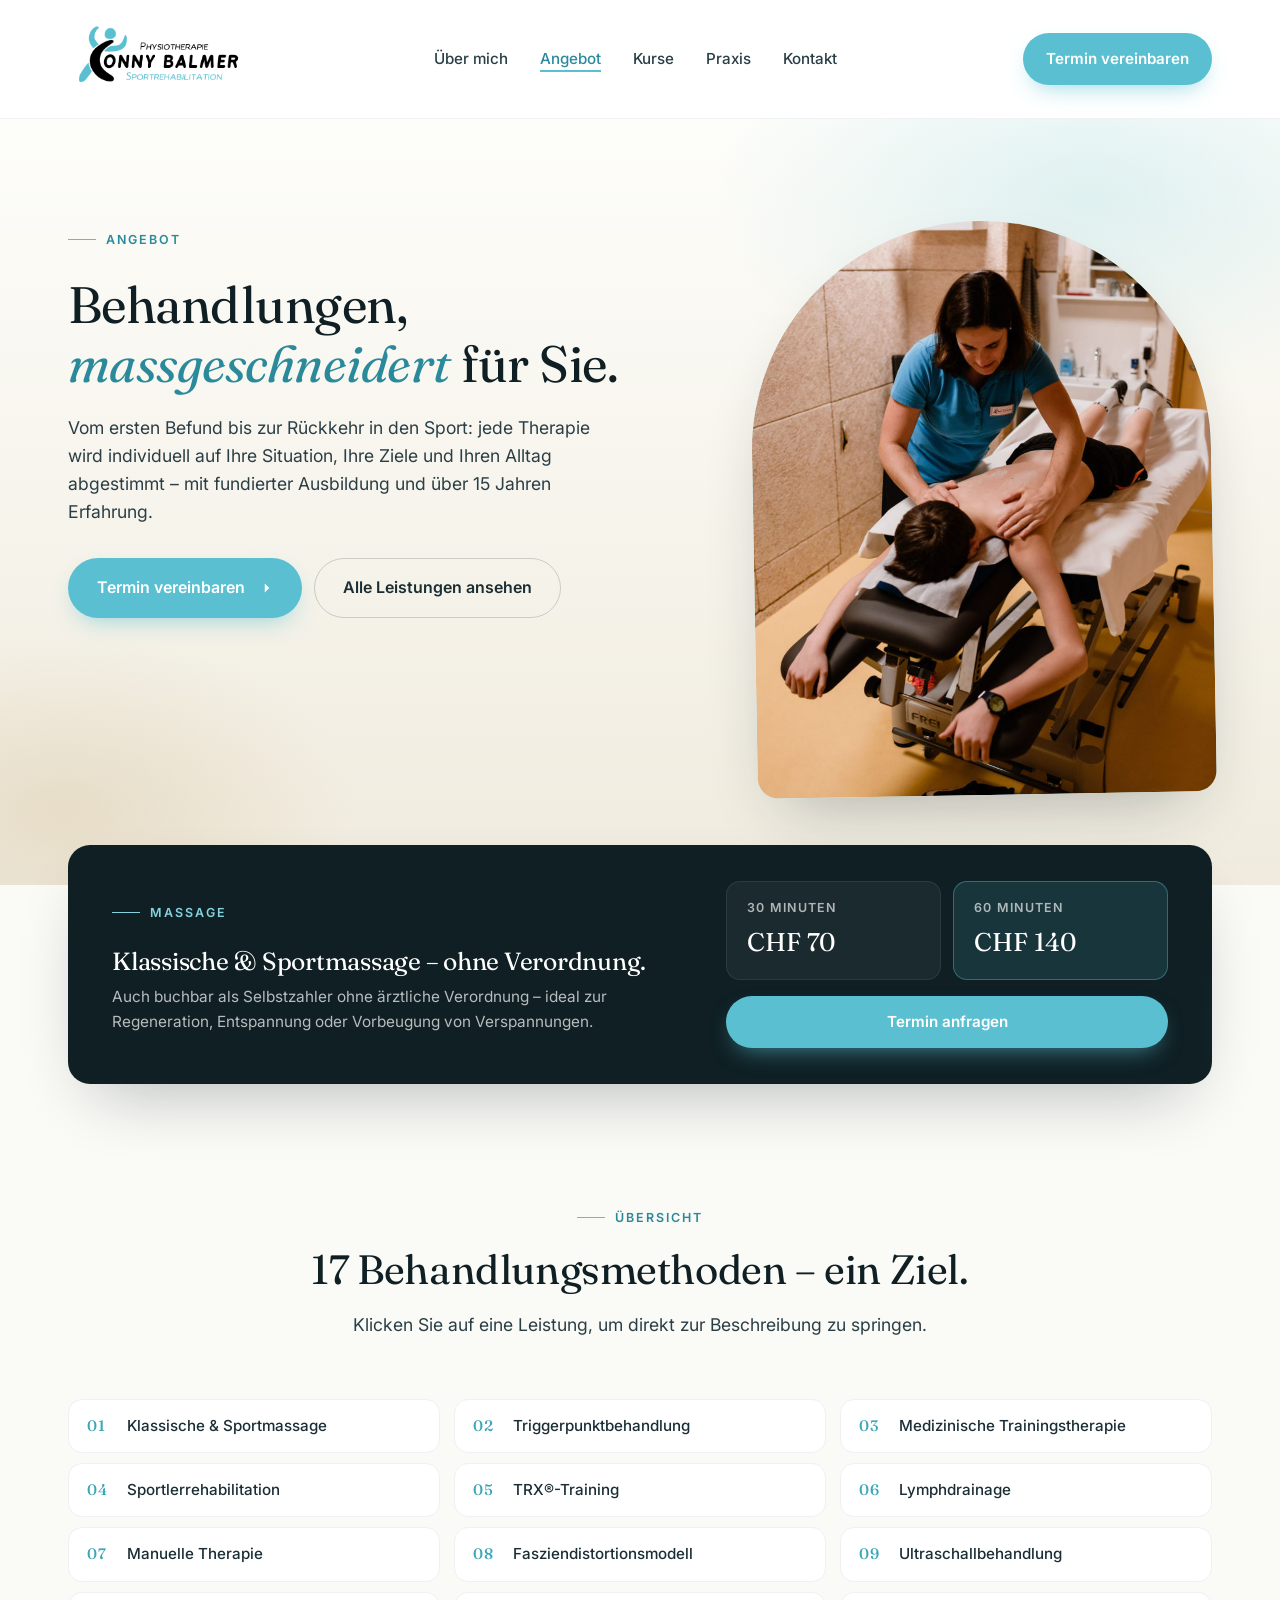
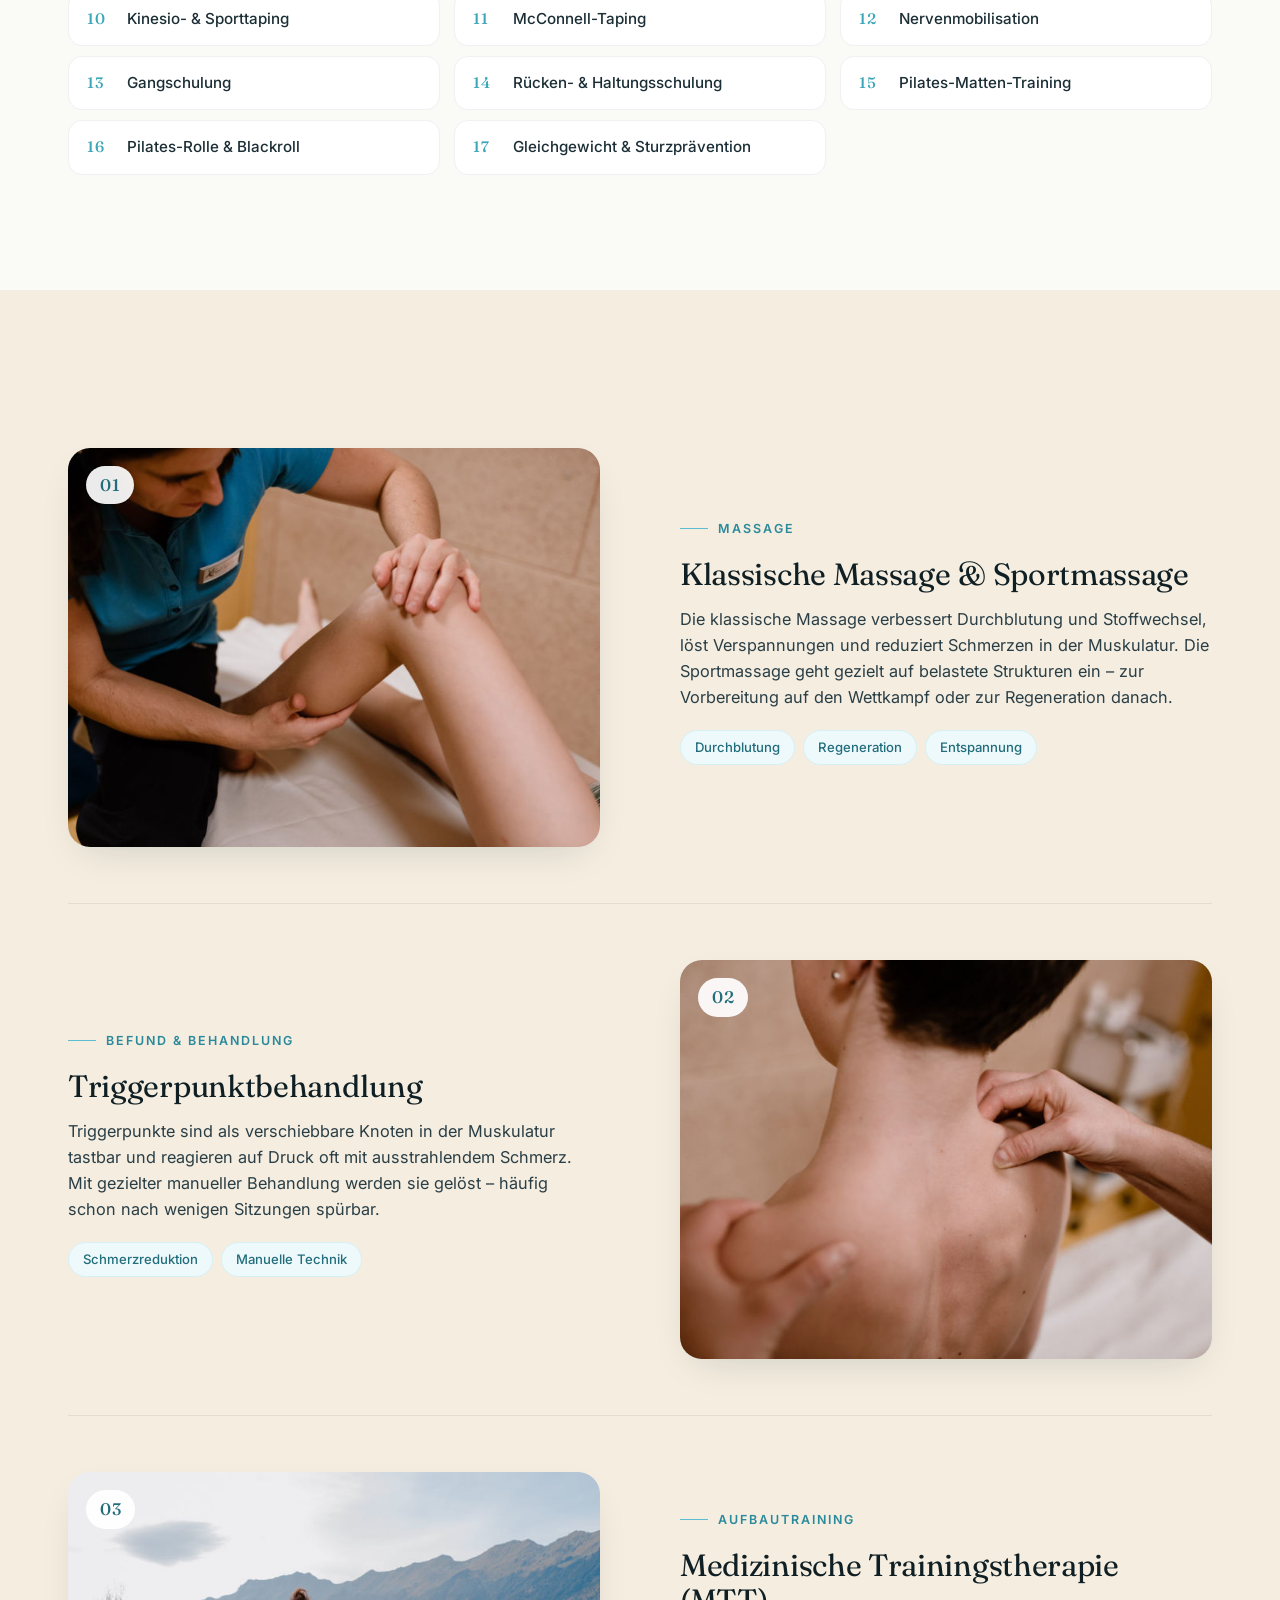
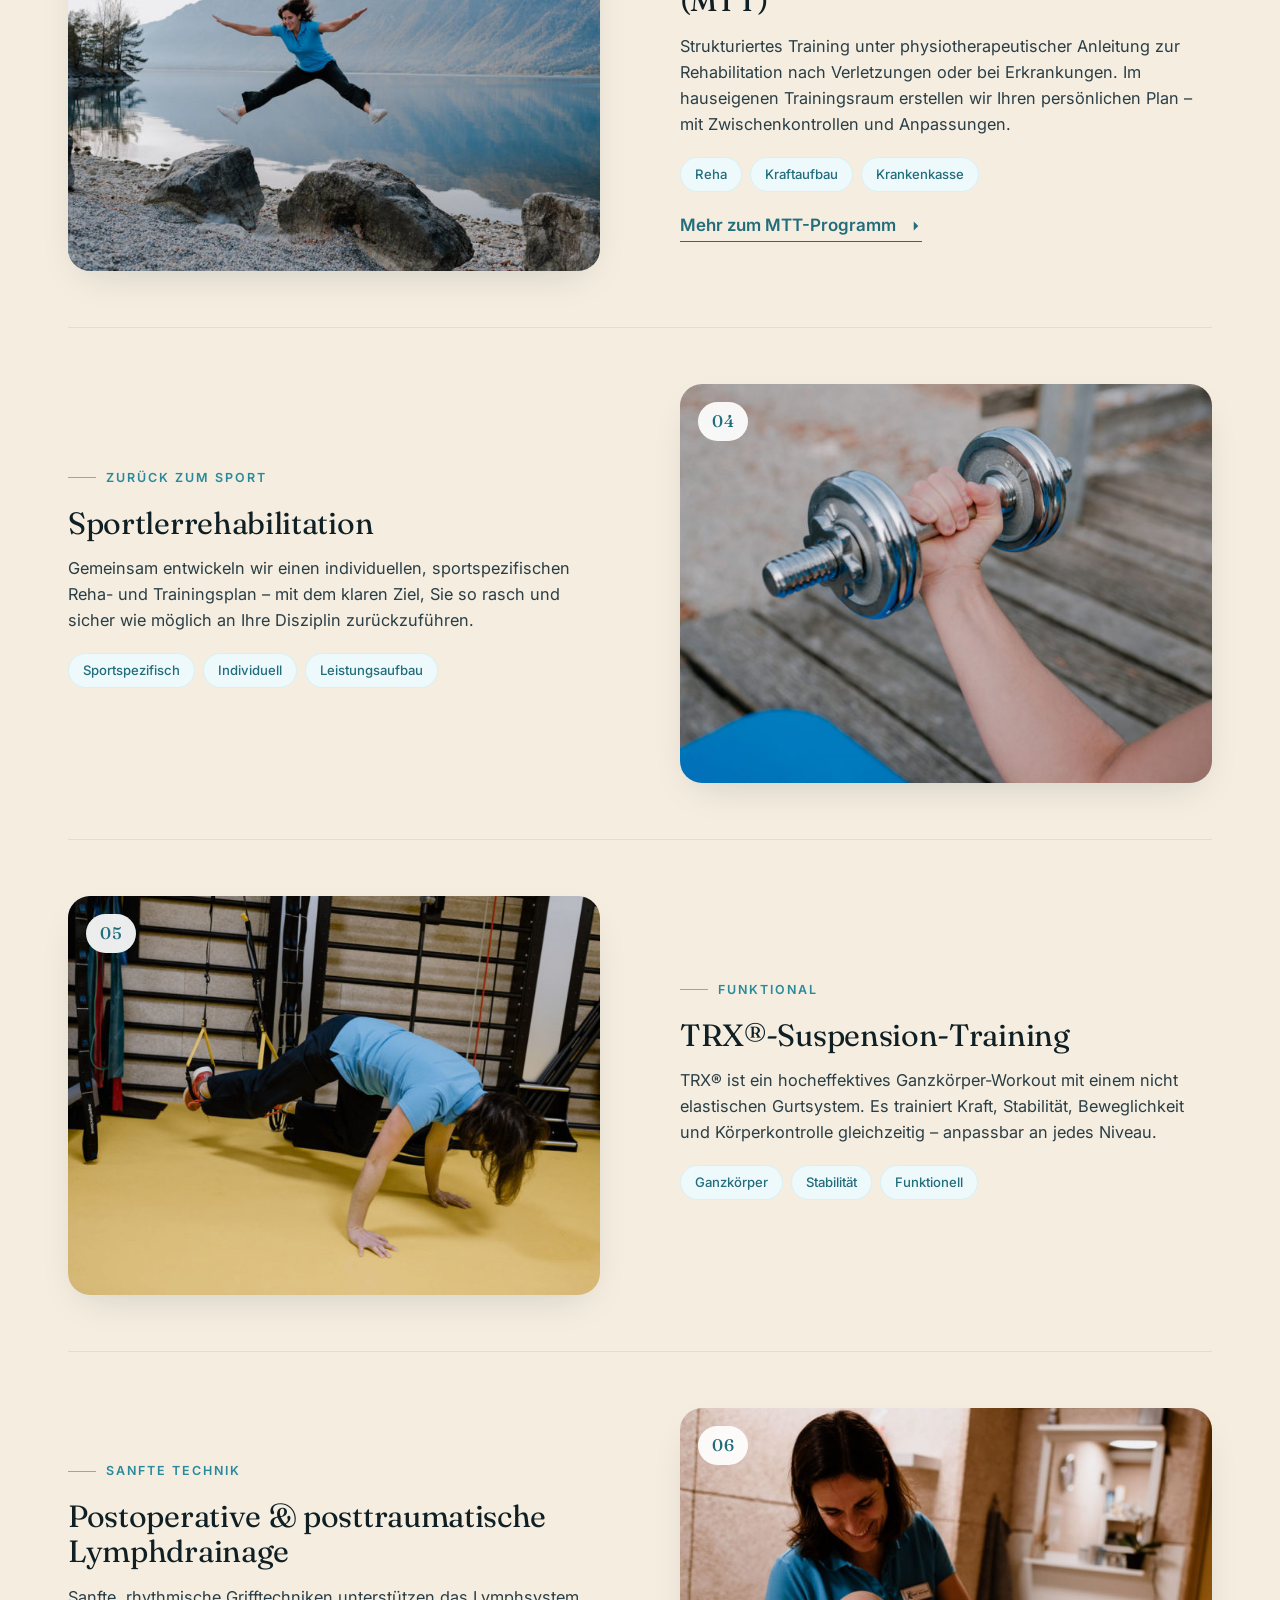
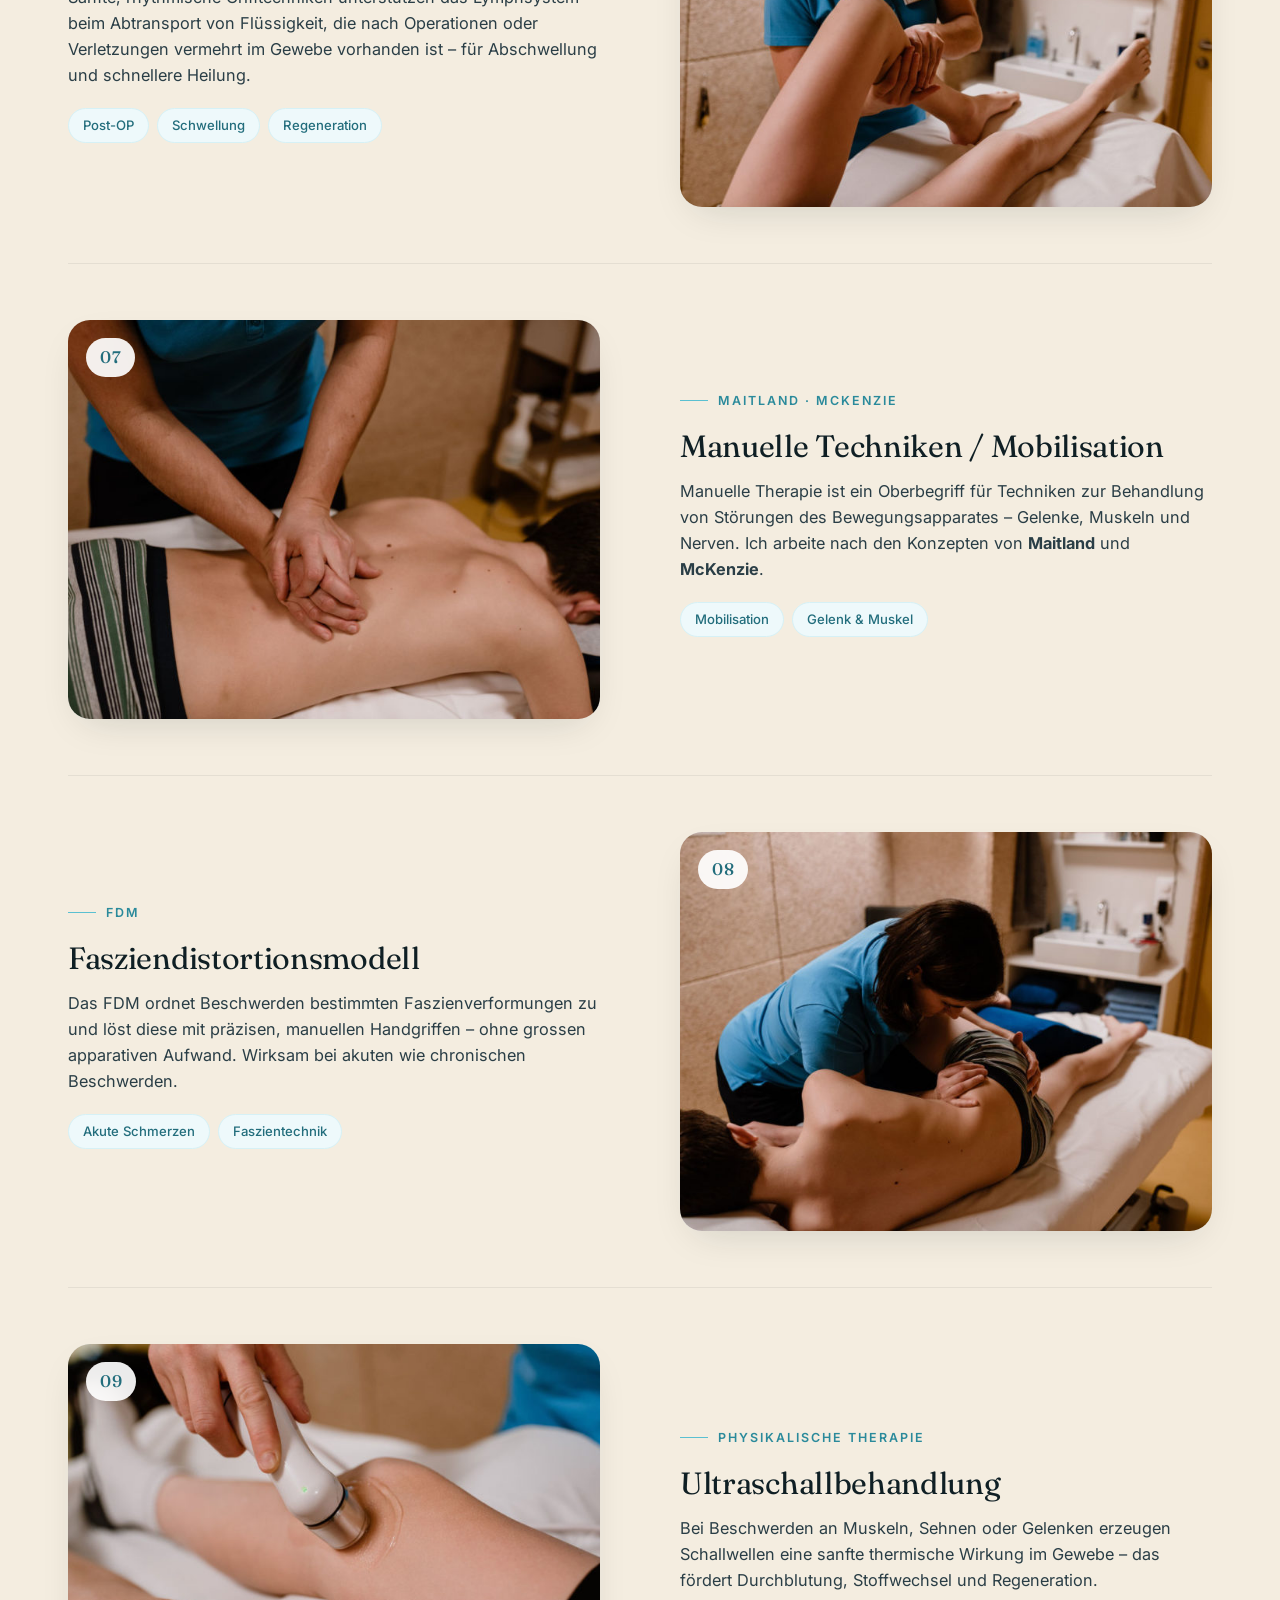
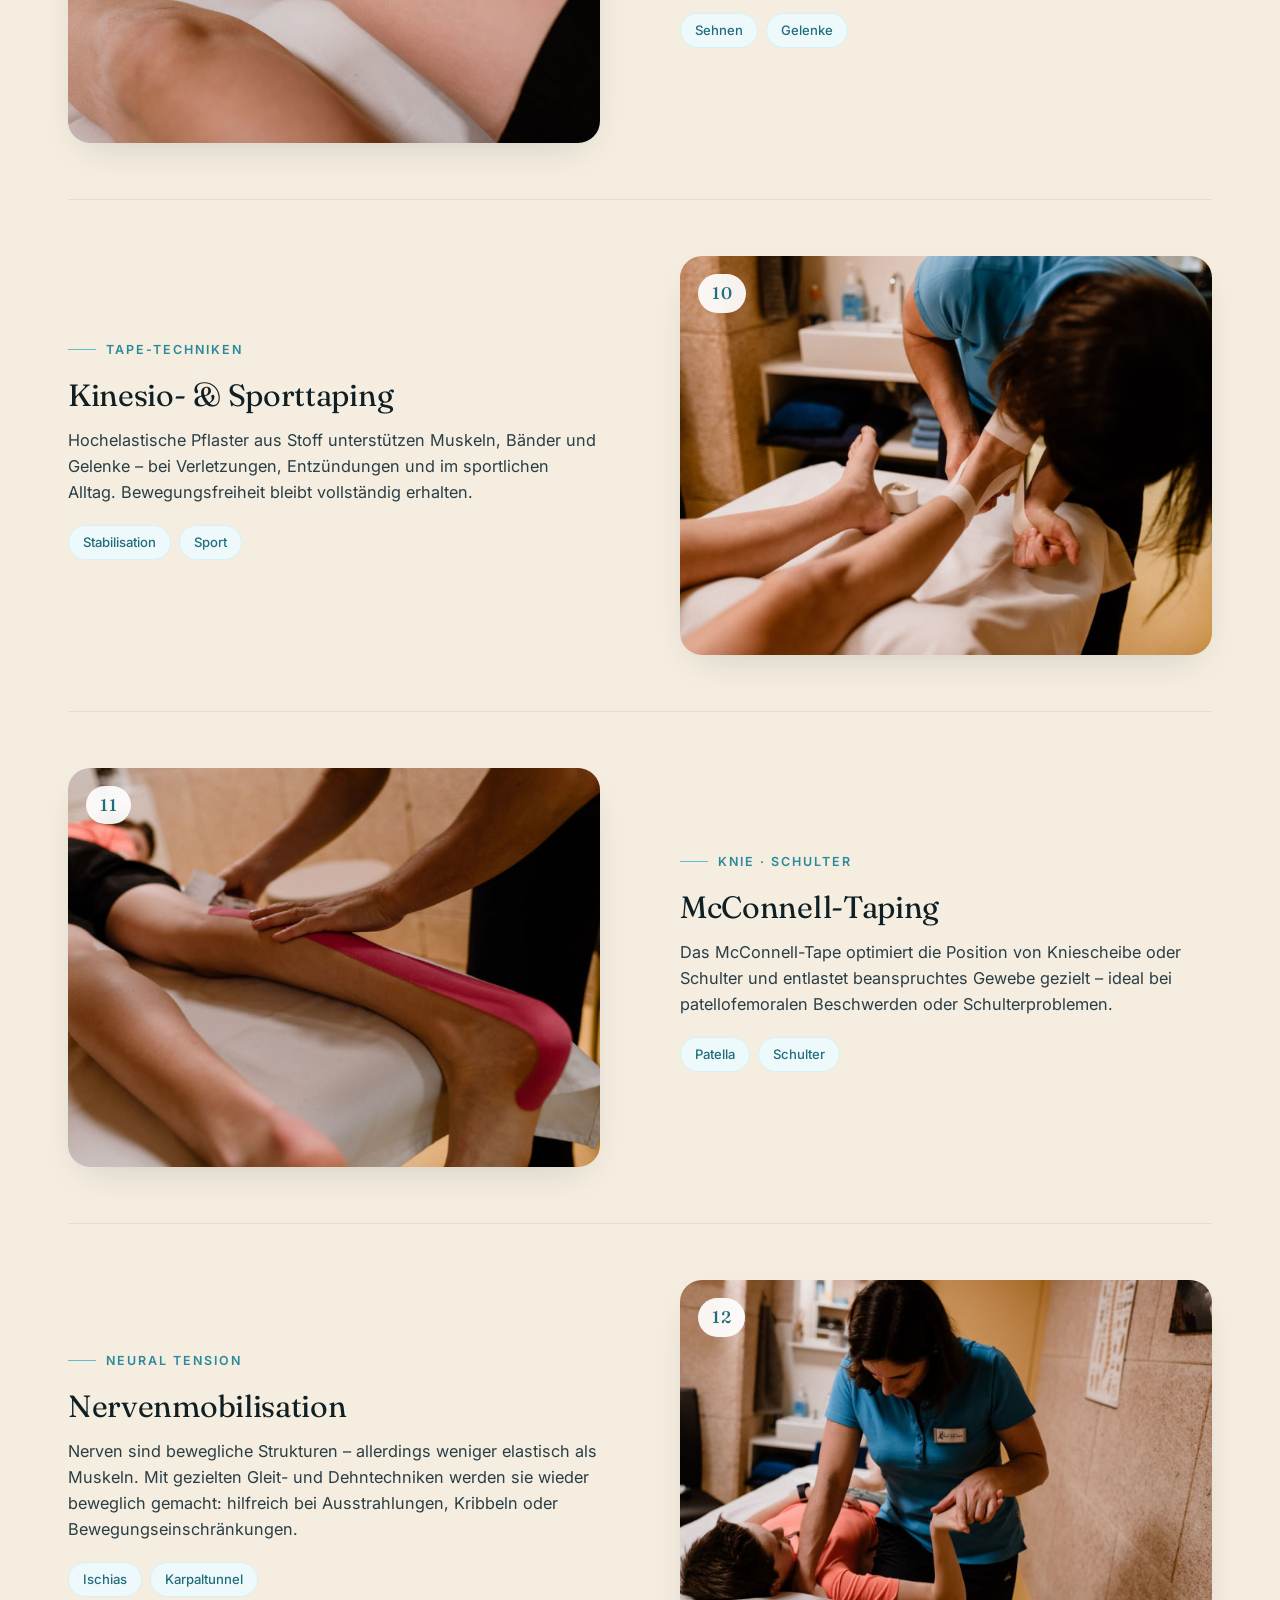
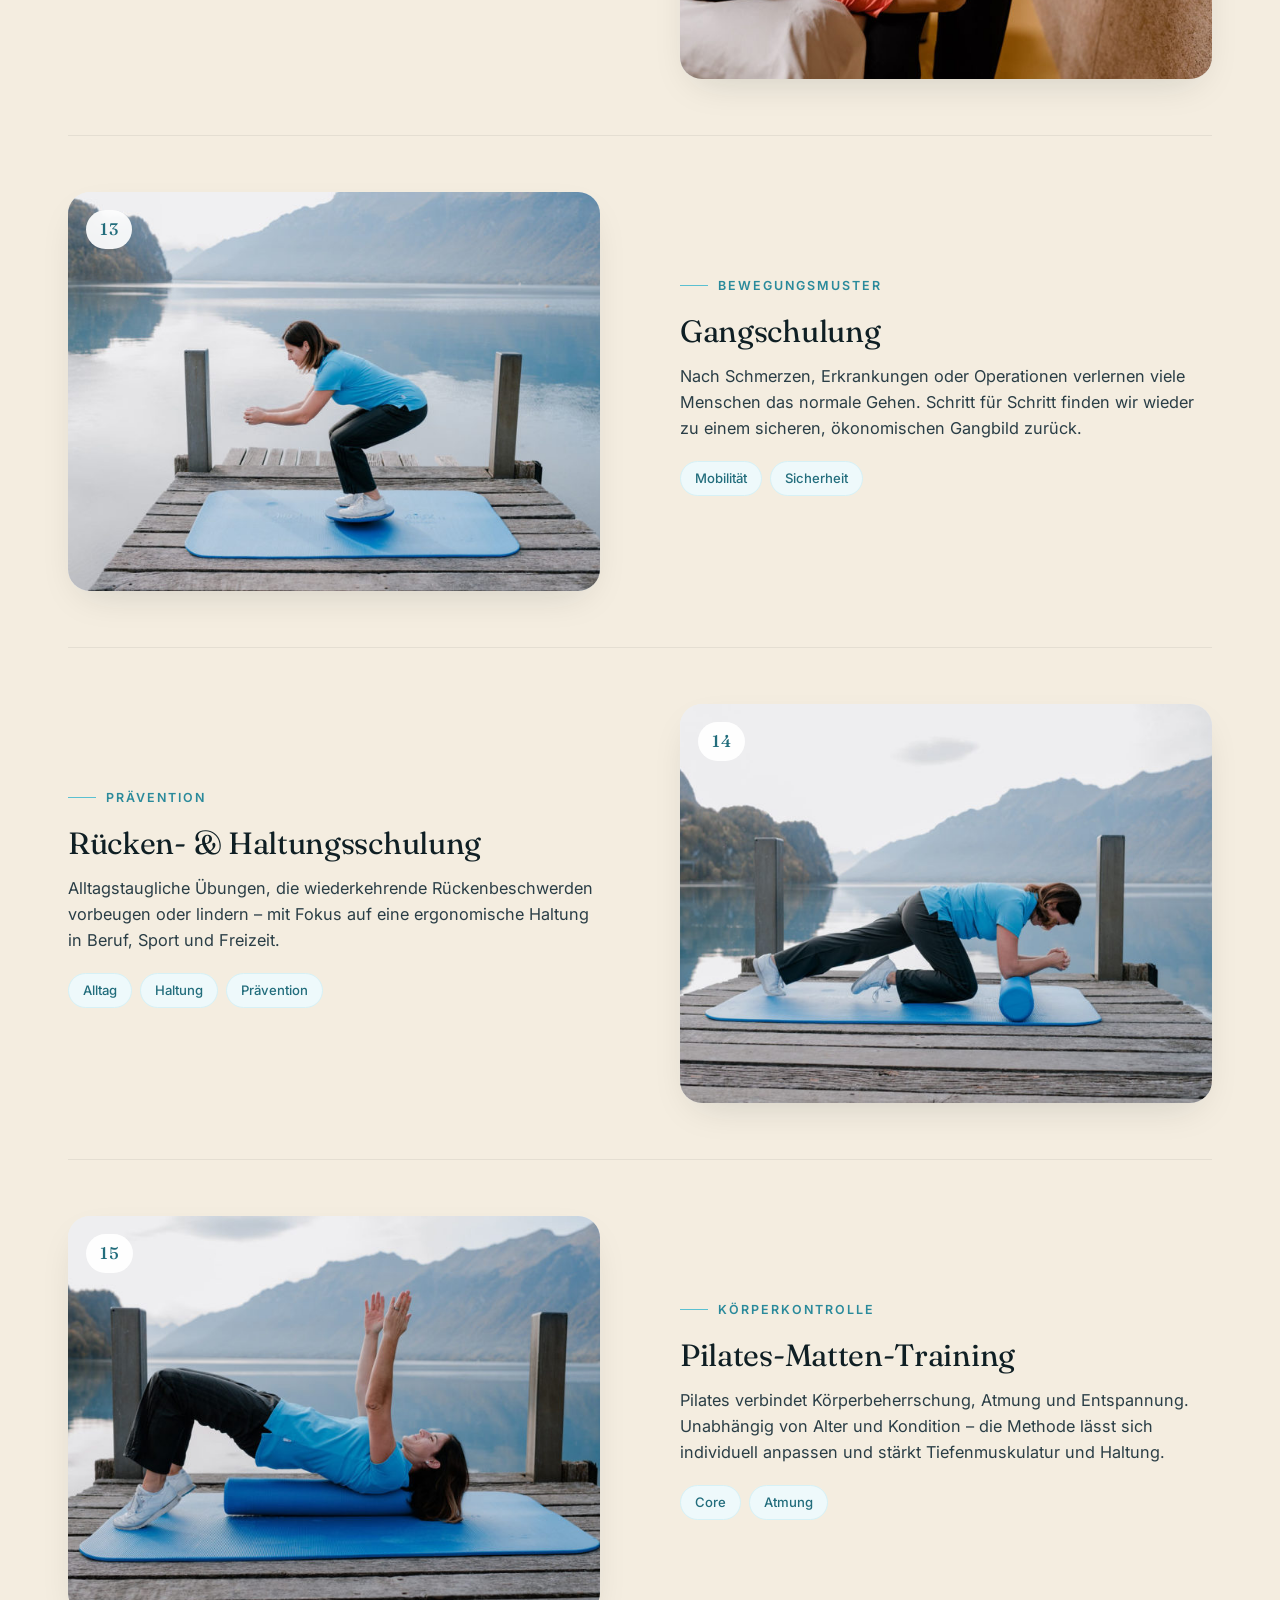
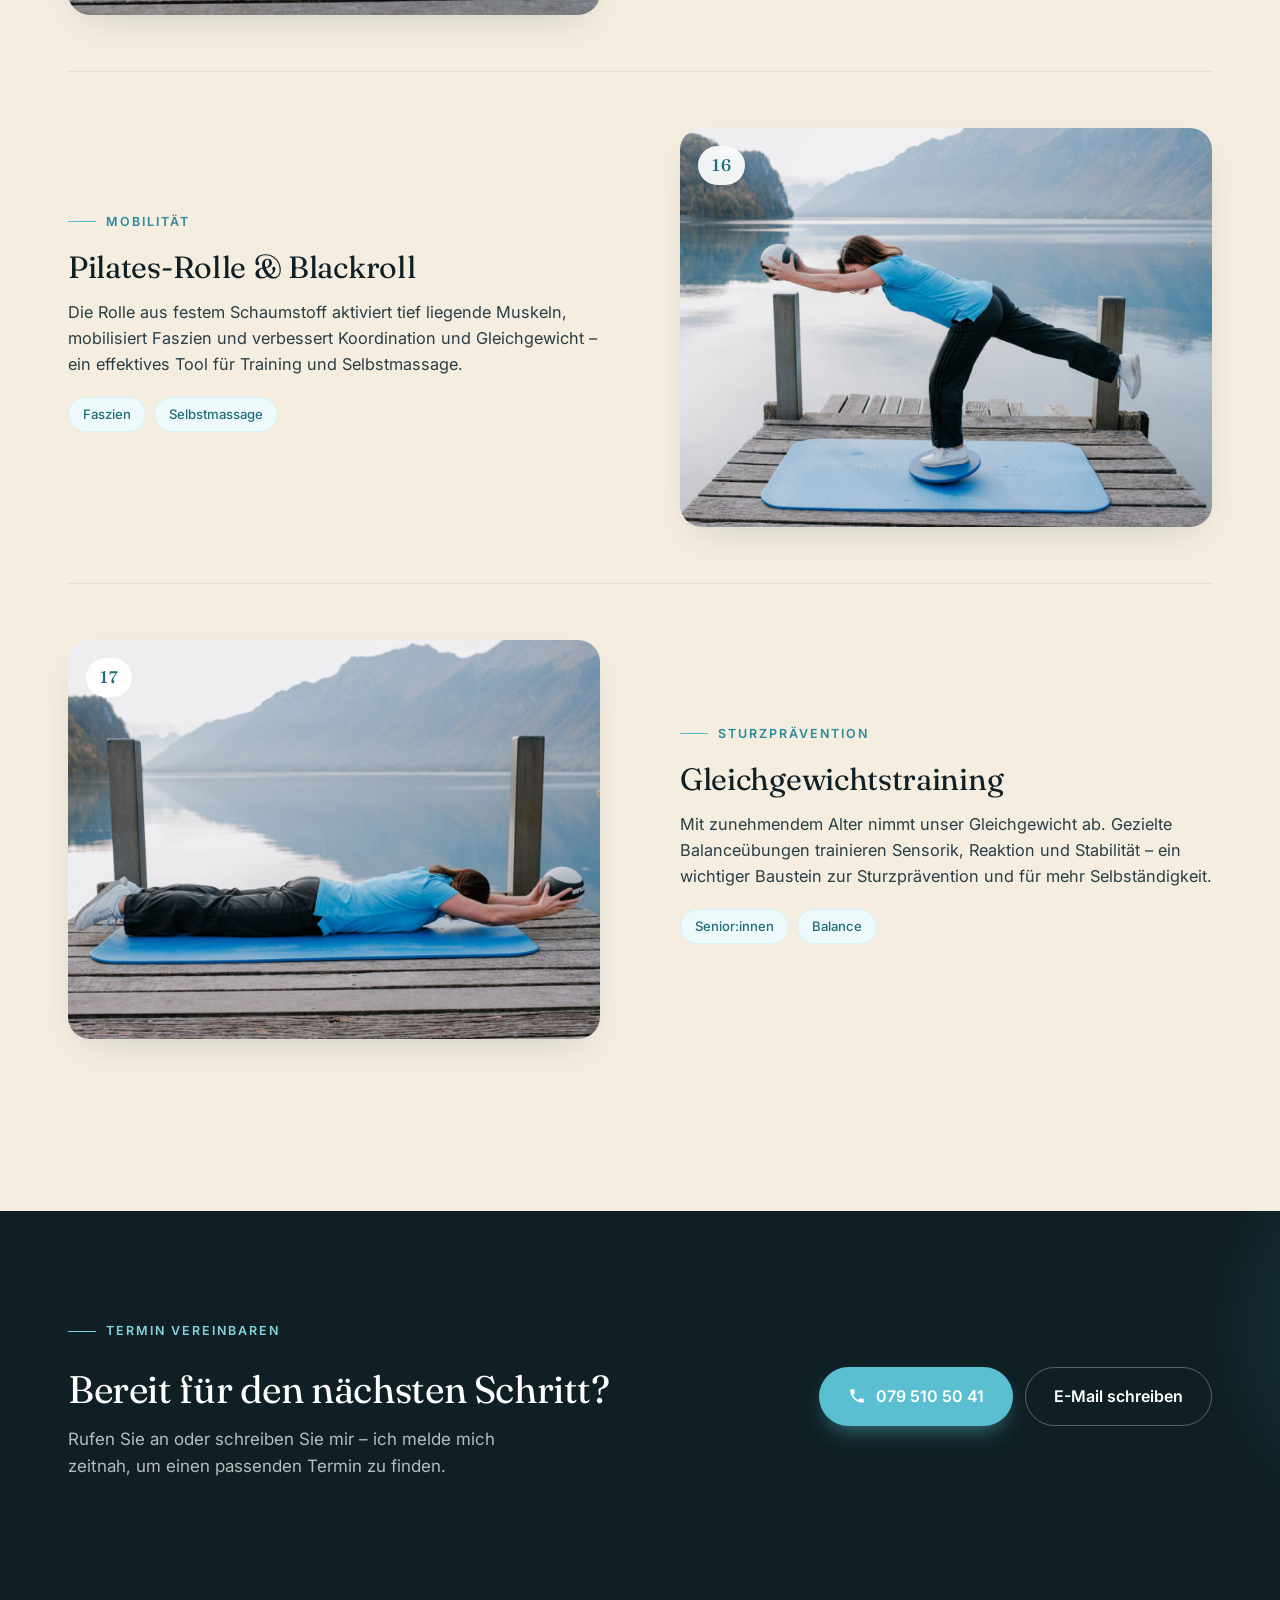
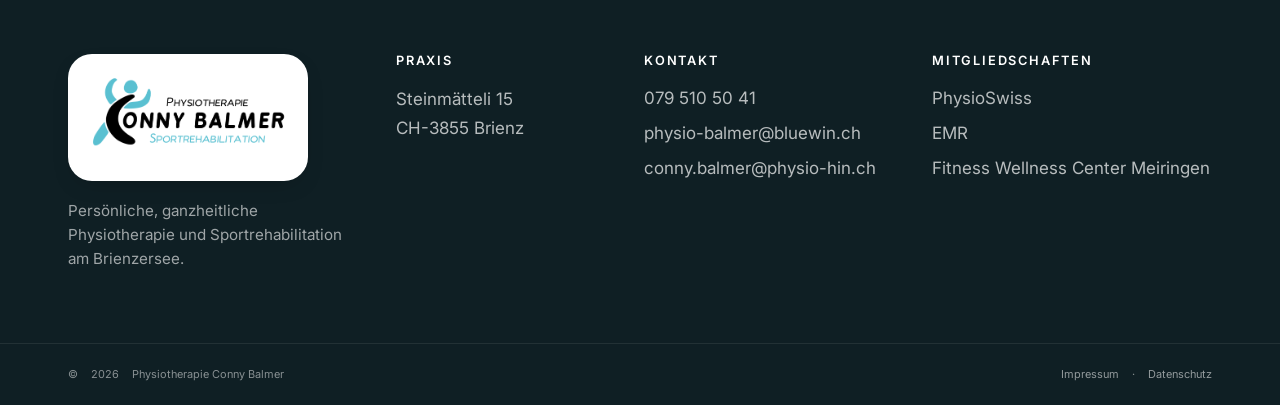
==== commit b7469ee8: "Update Angebot page: remove contact info and update navigation links; adjust price banner layout and" ====
--- a/angebot.html
+++ b/angebot.html
@@ -20,25 +20,6 @@
   <body>
     <a class="skip-link" href="#main">Zum Inhalt springen</a>
 
-    <div class="announce" role="region" aria-label="Kontakt">
-      <div class="container announce__inner">
-        <span class="announce__item">
-          <svg viewBox="0 0 24 24" aria-hidden="true" width="14" height="14"><path fill="currentColor" d="M12 2C8.13 2 5 5.13 5 9c0 5.25 7 13 7 13s7-7.75 7-13c0-3.87-3.13-7-7-7Zm0 9.5A2.5 2.5 0 1 1 12 6.5a2.5 2.5 0 0 1 0 5Z"/></svg>
-          Steinmätteli 15, CH-3855 Brienz
-        </span>
-        <span class="announce__divider" aria-hidden="true"></span>
-        <a class="announce__item announce__link" href="tel:+41795105041">
-          <svg viewBox="0 0 24 24" aria-hidden="true" width="14" height="14"><path fill="currentColor" d="M6.62 10.79a15.05 15.05 0 0 0 6.59 6.59l2.2-2.2a1 1 0 0 1 1.02-.24a11.36 11.36 0 0 0 3.57.57a1 1 0 0 1 1 1V20a1 1 0 0 1-1 1A17 17 0 0 1 3 4a1 1 0 0 1 1-1h3.5a1 1 0 0 1 1 1a11.36 11.36 0 0 0 .57 3.57a1 1 0 0 1-.24 1.02l-2.21 2.2Z"/></svg>
-          079 510 50 41
-        </a>
-        <span class="announce__divider" aria-hidden="true"></span>
-        <a class="announce__item announce__link" href="mailto:physio-balmer@bluewin.ch">
-          <svg viewBox="0 0 24 24" aria-hidden="true" width="14" height="14"><path fill="currentColor" d="M20 4H4a2 2 0 0 0-2 2v12a2 2 0 0 0 2 2h16a2 2 0 0 0 2-2V6a2 2 0 0 0-2-2Zm0 4l-8 5l-8-5V6l8 5l8-5v2Z"/></svg>
-          physio-balmer@bluewin.ch
-        </a>
-      </div>
-    </div>
-
     <header class="site-header" id="top">
       <div class="container site-header__inner">
         <a class="brand" href="index.html" aria-label="Physiotherapie Conny Balmer – Startseite">
@@ -47,15 +28,15 @@
 
         <nav class="nav" aria-label="Hauptnavigation">
           <ul class="nav__list">
-            <li><a href="index.html#about">Über mich</a></li>
+            <li><a href="/uber-mich" data-page="Über mich">Über mich</a></li>
             <li><a href="angebot.html" aria-current="page">Angebot</a></li>
-            <li><a href="index.html#courses">Kurse</a></li>
-            <li><a href="index.html#praxis">Praxis</a></li>
-            <li><a href="index.html#contact">Kontakt</a></li>
+            <li><a href="/kurse" data-page="Kurse">Kurse</a></li>
+            <li><a href="/praxis" data-page="Praxis">Praxis</a></li>
+            <li><a href="/kontakt" data-page="Kontakt">Kontakt</a></li>
           </ul>
         </nav>
 
-        <a class="btn btn--primary nav__cta" href="index.html#contact">Termin vereinbaren</a>
+        <a class="btn btn--primary nav__cta" href="/kontakt" data-page="Kontakt">Termin vereinbaren</a>
 
         <button class="nav__toggle" id="navToggle" aria-label="Menü öffnen" aria-expanded="false">
           <span></span><span></span><span></span>
@@ -63,12 +44,12 @@
       </div>
       <div class="nav__mobile" id="navMobile" aria-hidden="true">
         <ul>
-          <li><a href="index.html#about">Über mich</a></li>
+          <li><a href="/uber-mich" data-page="Über mich">Über mich</a></li>
           <li><a href="angebot.html">Angebot</a></li>
-          <li><a href="index.html#courses">Kurse</a></li>
-          <li><a href="index.html#praxis">Praxis</a></li>
-          <li><a href="index.html#contact">Kontakt</a></li>
-          <li><a class="btn btn--primary" href="index.html#contact">Termin vereinbaren</a></li>
+          <li><a href="/kurse" data-page="Kurse">Kurse</a></li>
+          <li><a href="/praxis" data-page="Praxis">Praxis</a></li>
+          <li><a href="/kontakt" data-page="Kontakt">Kontakt</a></li>
+          <li><a class="btn btn--primary" href="/kontakt" data-page="Kontakt">Termin vereinbaren</a></li>
         </ul>
       </div>
     </header>
@@ -79,11 +60,6 @@
         <div class="page-hero__bg" aria-hidden="true"></div>
         <div class="container page-hero__grid">
           <div class="page-hero__copy">
-            <nav class="breadcrumb" aria-label="Breadcrumb">
-              <a href="index.html">Start</a>
-              <span aria-hidden="true">›</span>
-              <span>Angebot</span>
-            </nav>
             <span class="eyebrow">Angebot</span>
             <h1>Behandlungen, <em>massgeschneidert</em> für Sie.</h1>
             <p class="lead">
@@ -107,27 +83,29 @@
 
       <!-- PRICE BANNER -->
       <section class="price-banner">
-        <div class="container price-banner__inner">
-          <div class="price-banner__intro">
-            <span class="eyebrow">Massage</span>
-            <h2>Klassische & Sport­massage – ohne Verordnung.</h2>
-            <p>
-              Buchbar als Selbstzahlerleistung – ideal zur Regeneration,
-              Entspannung oder Vorbeugung von Verspannungen.
-            </p>
-          </div>
-          <div class="price-banner__prices">
-            <div class="price-tile">
-              <span class="price-tile__time">30 Minuten</span>
-              <span class="price-tile__amount">CHF 70</span>
-            </div>
-            <div class="price-tile price-tile--accent">
-              <span class="price-tile__time">60 Minuten</span>
-              <span class="price-tile__amount">CHF 140</span>
-            </div>
-            <a class="btn btn--primary btn--full" href="tel:+41795105041">
-              Termin anfragen
-            </a>
+        <div class="container">
+          <div class="price-banner__inner">
+            <div class="price-banner__intro">
+              <span class="eyebrow">Massage</span>
+              <h2>Klassische & Sport­massage – ohne Verordnung.</h2>
+              <p>
+                Auch buchbar als Selbstzahler ohne ärztliche Verordnung – ideal zur Regeneration,
+                Entspannung oder Vorbeugung von Verspannungen.
+              </p>
+            </div>
+            <div class="price-banner__prices">
+              <div class="price-tile">
+                <span class="price-tile__time">30 Minuten</span>
+                <span class="price-tile__amount">CHF 70</span>
+              </div>
+              <div class="price-tile price-tile--accent">
+                <span class="price-tile__time">60 Minuten</span>
+                <span class="price-tile__amount">CHF 140</span>
+              </div>
+              <a class="btn btn--primary btn--full" href="tel:+41795105041">
+                Termin anfragen
+              </a>
+            </div>
           </div>
         </div>
       </section>
--- a/assets/styles.css
+++ b/assets/styles.css
@@ -188,8 +188,8 @@
 }
 .site-header.is-scrolled .brand img { height: 60px; }
 @media (max-width: 820px) {
-  .brand img { height: 56px; }
-  .site-header.is-scrolled .brand img { height: 48px; }
+  .brand img { height: 96px; }
+  .site-header.is-scrolled .brand img { height: 76px; }
 }
 
 .nav__list {
@@ -834,9 +834,14 @@
   padding-bottom: 56px;
 }
 .site-footer__brand img {
-  width: 180px;
+  width: 240px;
+  height: auto;
+  display: block;
   margin-bottom: 18px;
-  filter: brightness(0) invert(1);
+  background: #fff;
+  padding: 2px 12px;
+  border-radius: 24px;
+  box-shadow: 0 8px 24px -12px rgba(0, 0, 0, 0.35);
 }
 .site-footer__brand p {
   font-size: 0.95rem;
@@ -935,7 +940,7 @@
   display: grid;
   grid-template-columns: 1.15fr 0.85fr;
   gap: 64px;
-  align-items: center;
+  align-items: start;
   position: relative;
 }
 .page-hero__copy h1 {
@@ -1227,13 +1232,14 @@
   .toc__grid { grid-template-columns: repeat(2, 1fr); }
   .service-row { grid-template-columns: 1fr; gap: 32px; padding: 40px 0; }
   .service-row--reverse .service-row__media { order: 0; }
-  .price-banner__inner { grid-template-columns: 1fr; padding: 28px; }
-  .price-banner { margin-top: -32px; }
+  .price-banner__inner { grid-template-columns: 1fr; padding: 48px 28px 56px; }
+  .price-banner { margin-top: 0; padding: 56px 0 64px; }
   .cta-band__inner { grid-template-columns: 1fr; gap: 28px; }
   .cta-band__actions { justify-content: flex-start; }
 }
 @media (max-width: 560px) {
   .toc__grid { grid-template-columns: 1fr; }
+  .price-banner__inner { padding: 64px 24px 72px; }
   .price-banner__prices { grid-template-columns: 1fr; }
   .price-banner__prices .btn { grid-column: span 1; }
   .page-hero__media { border-radius: 180px 180px 18px 18px; }
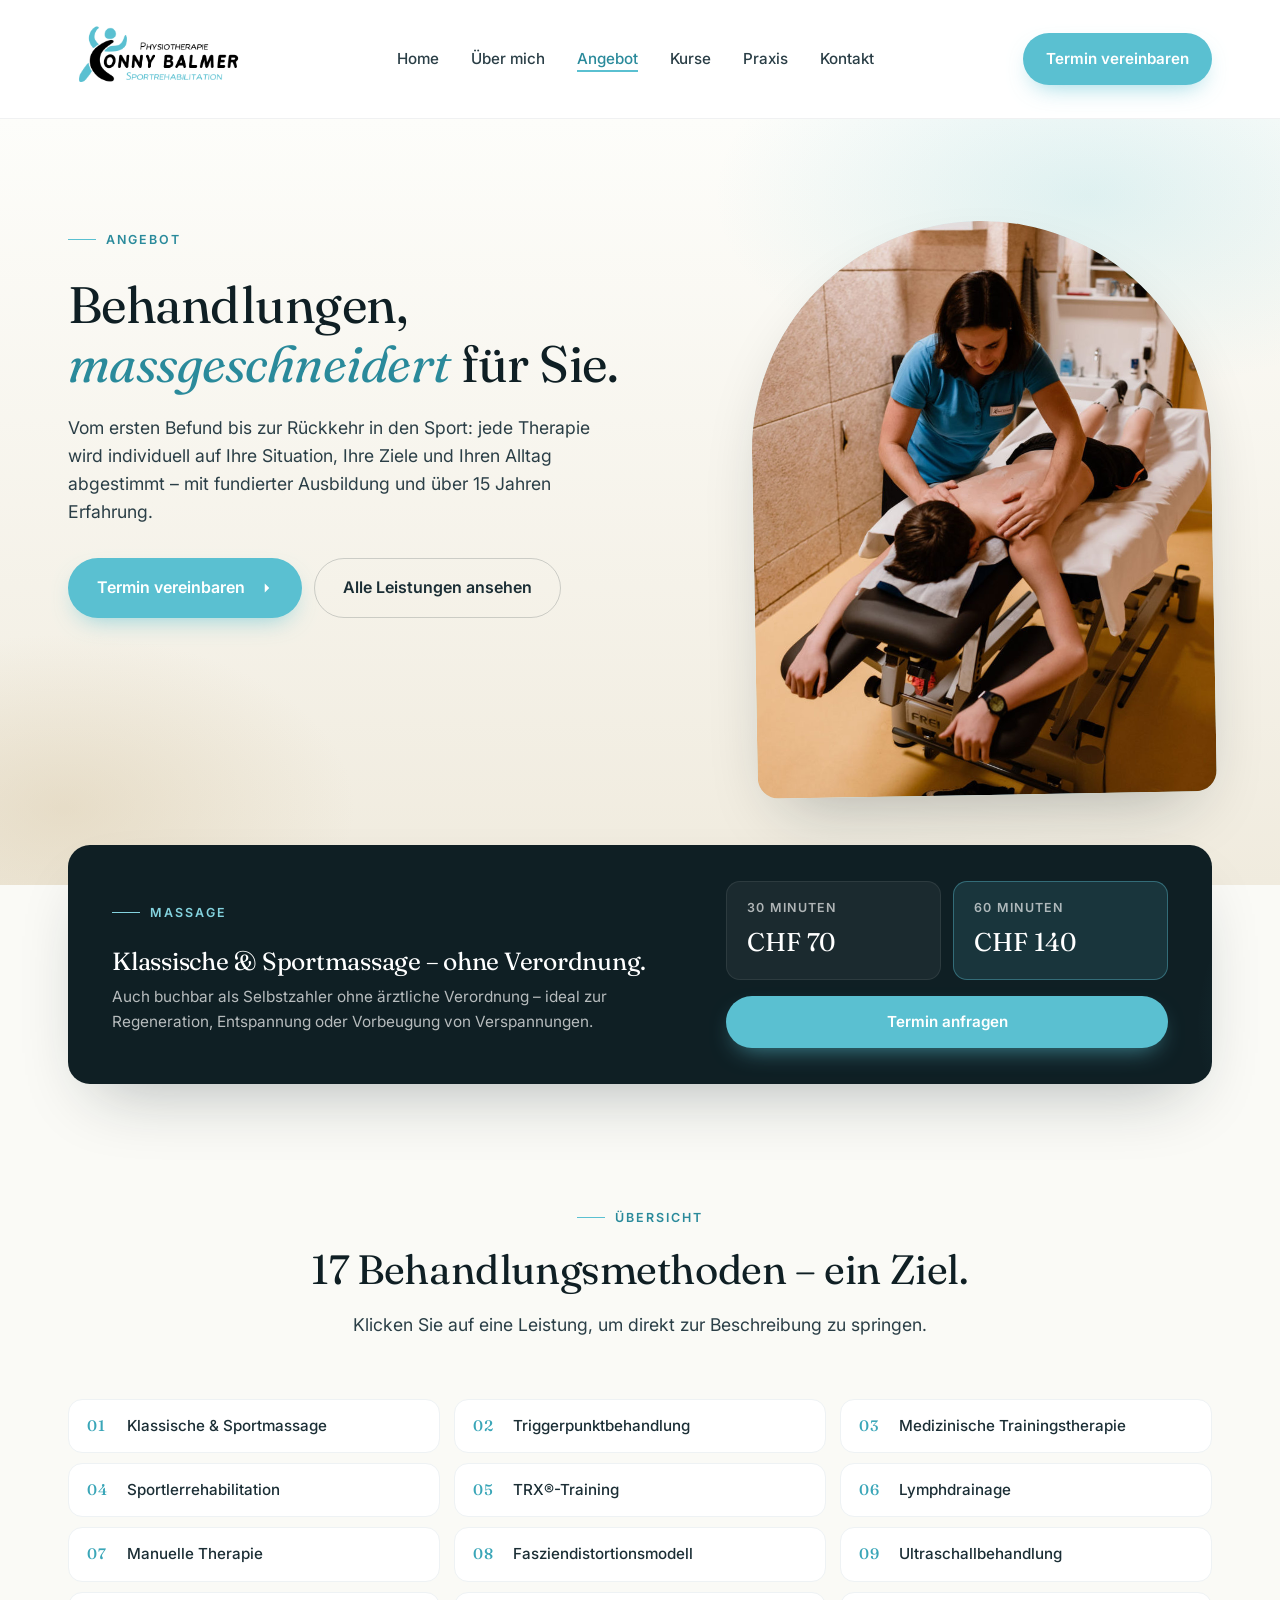
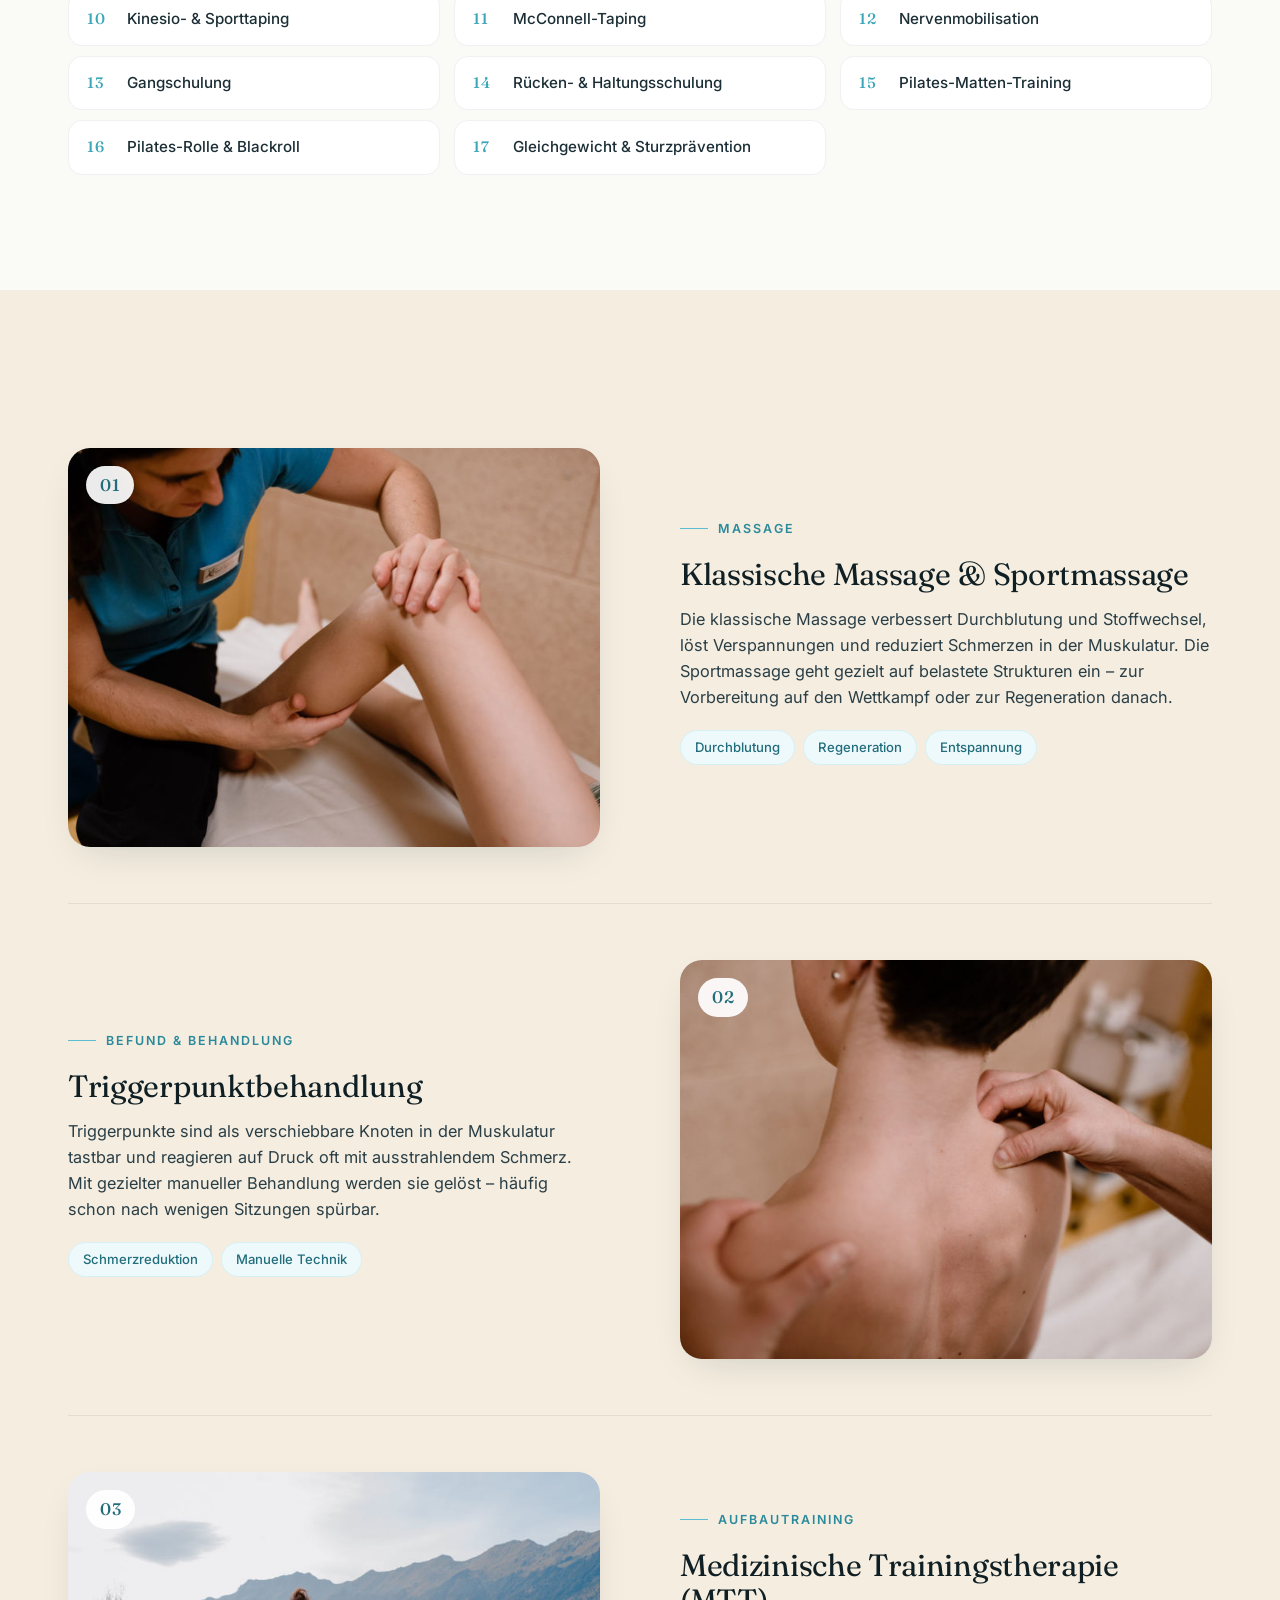
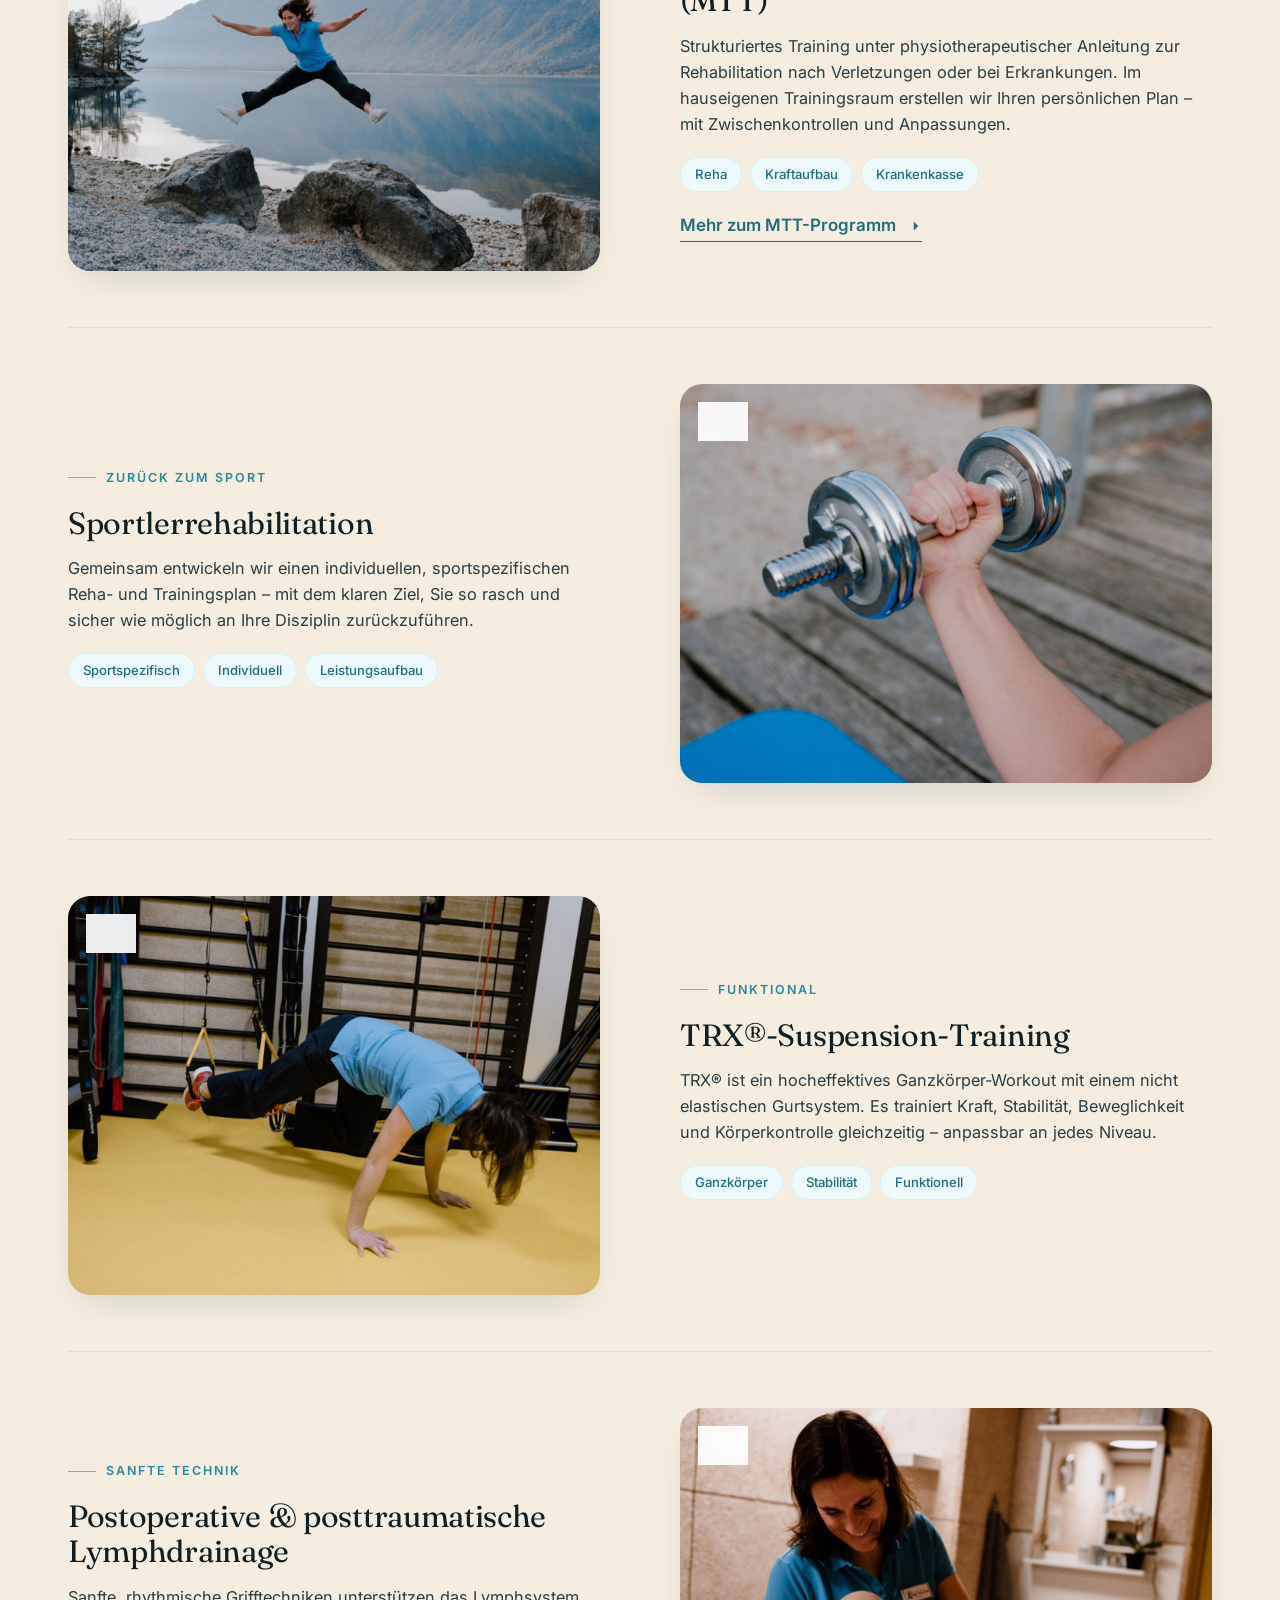
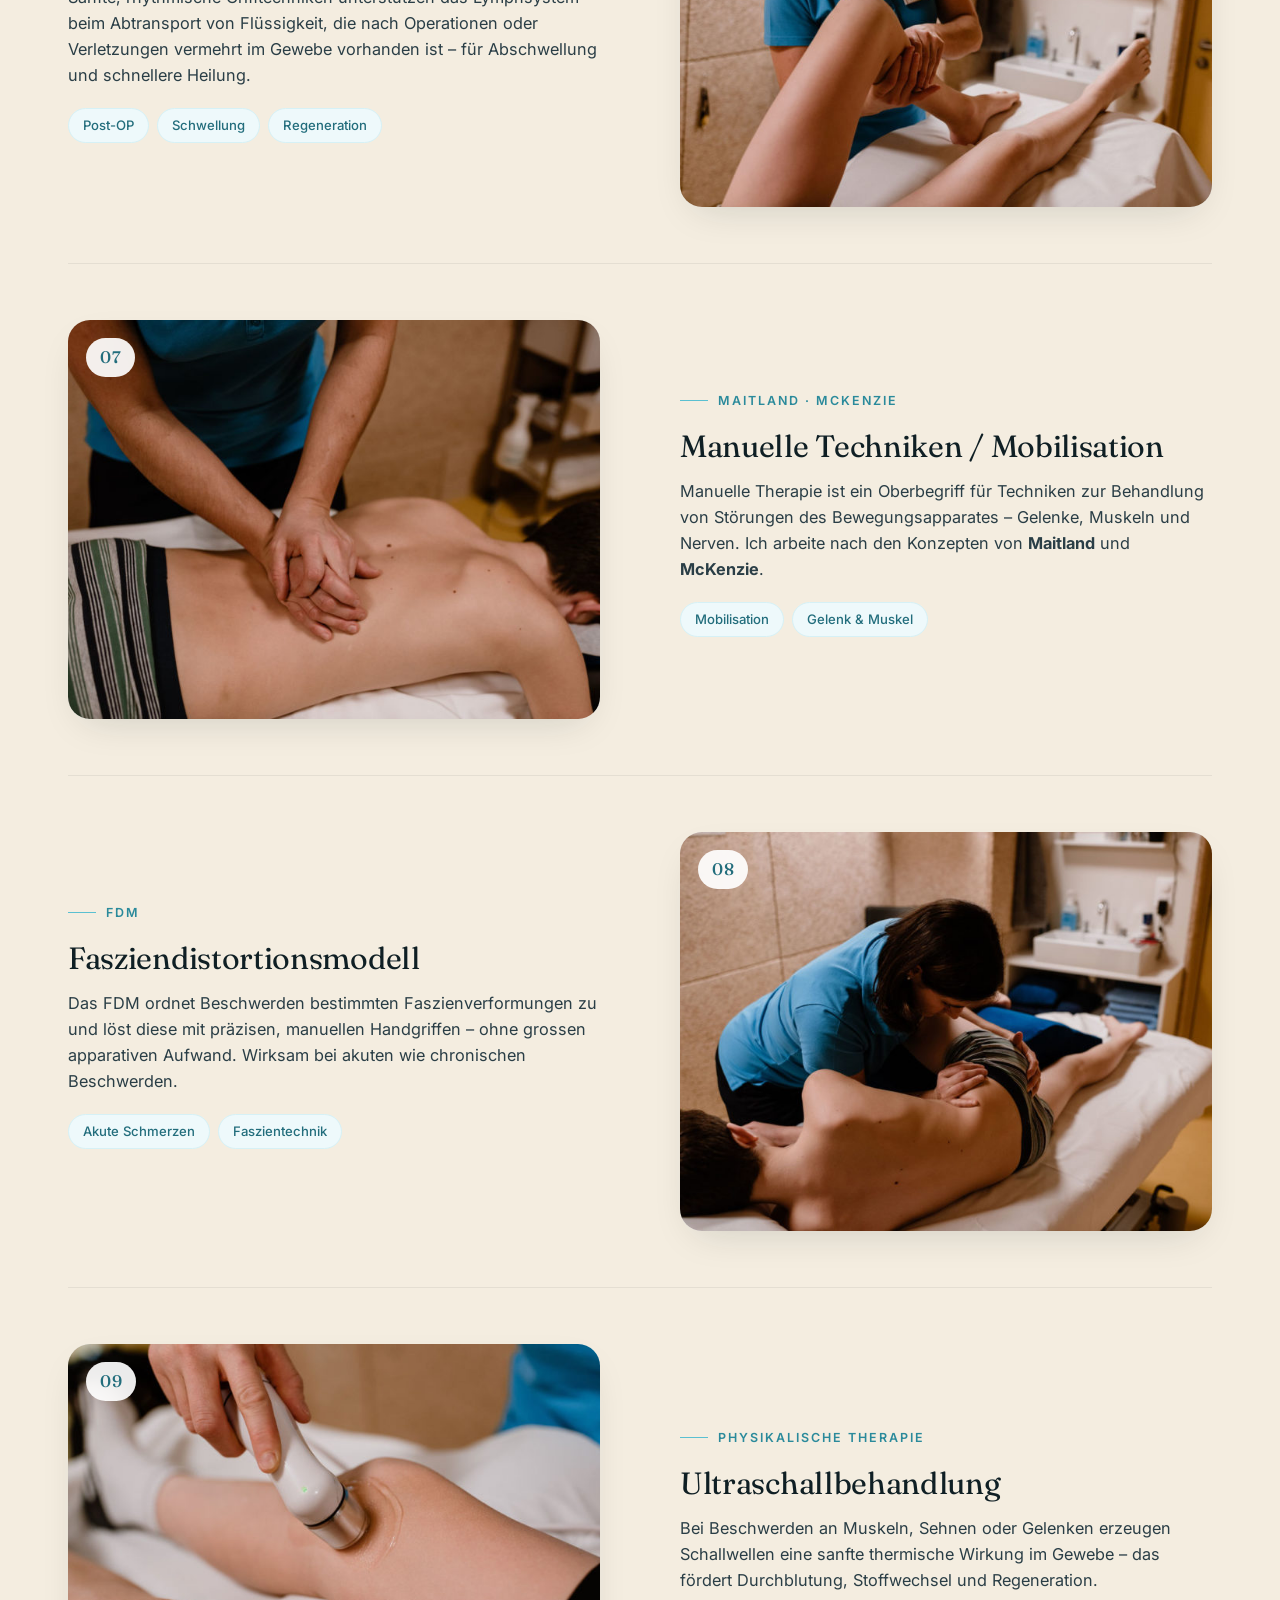
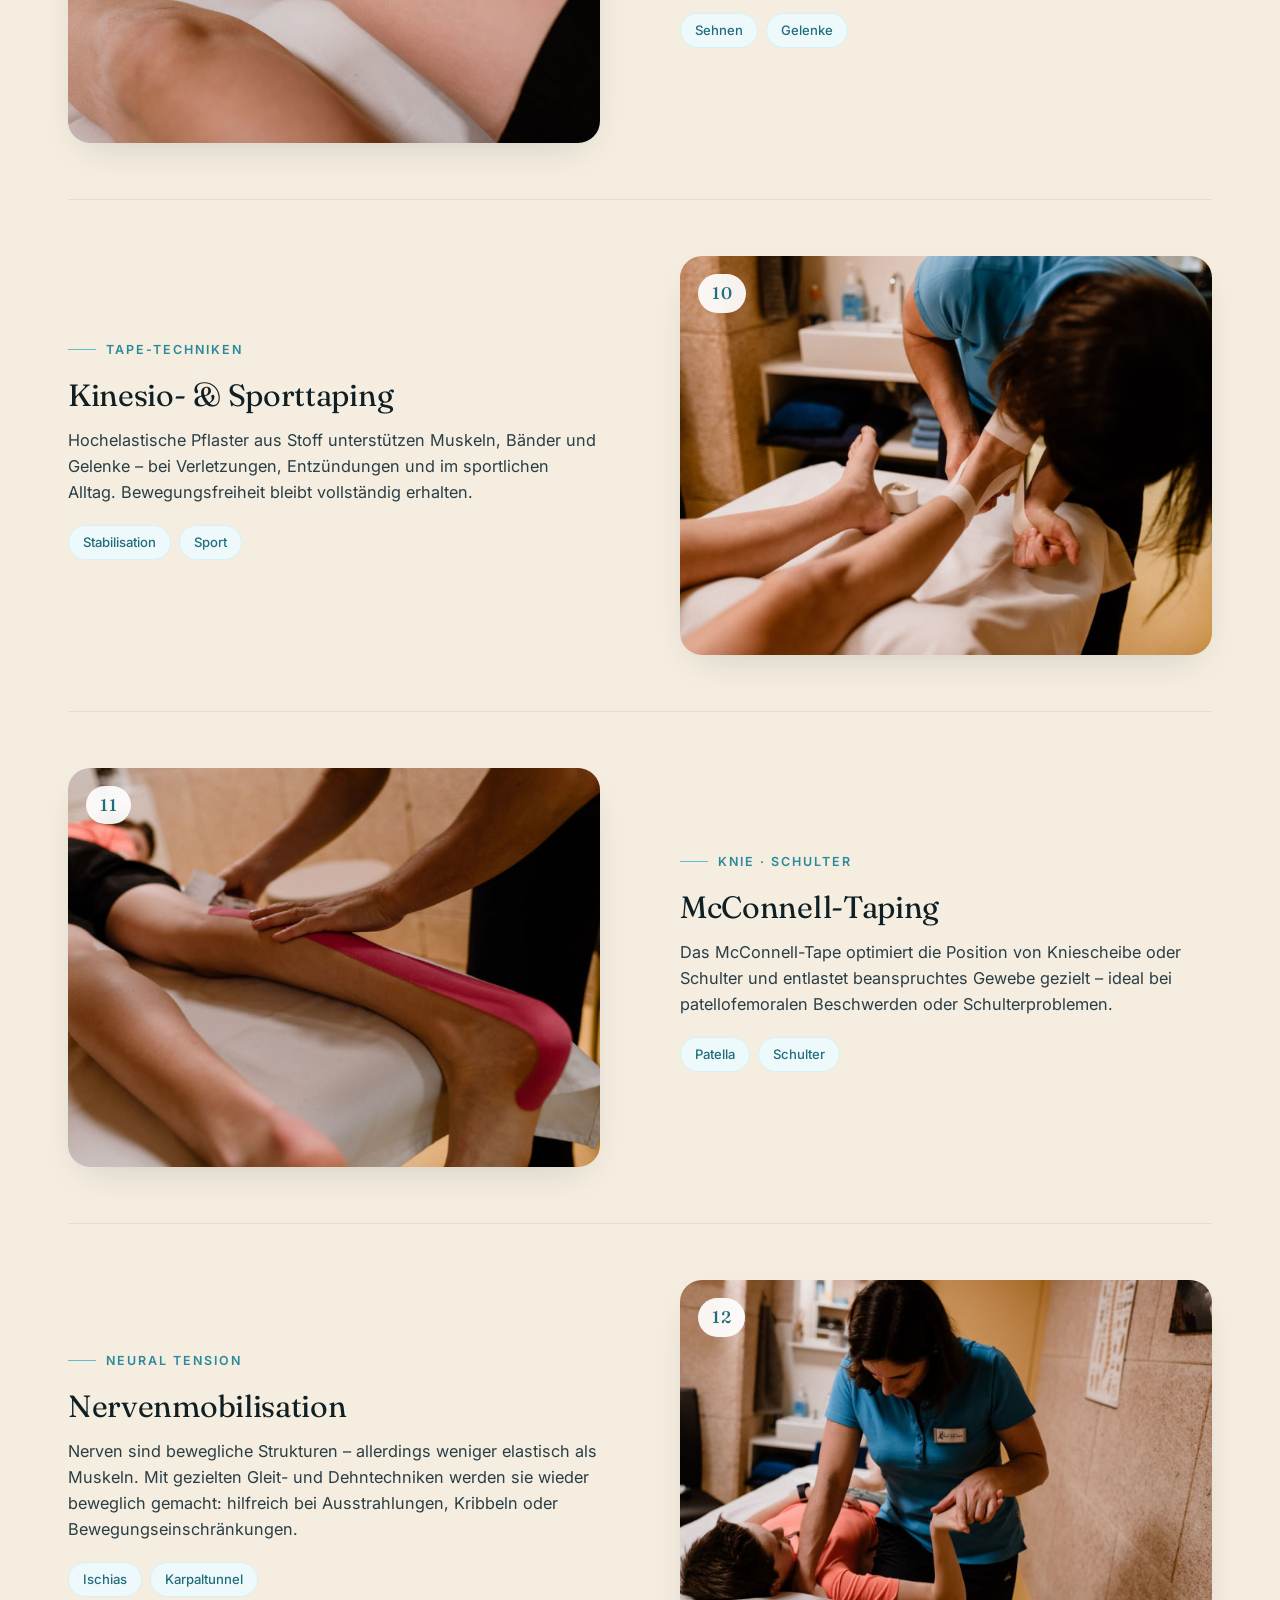
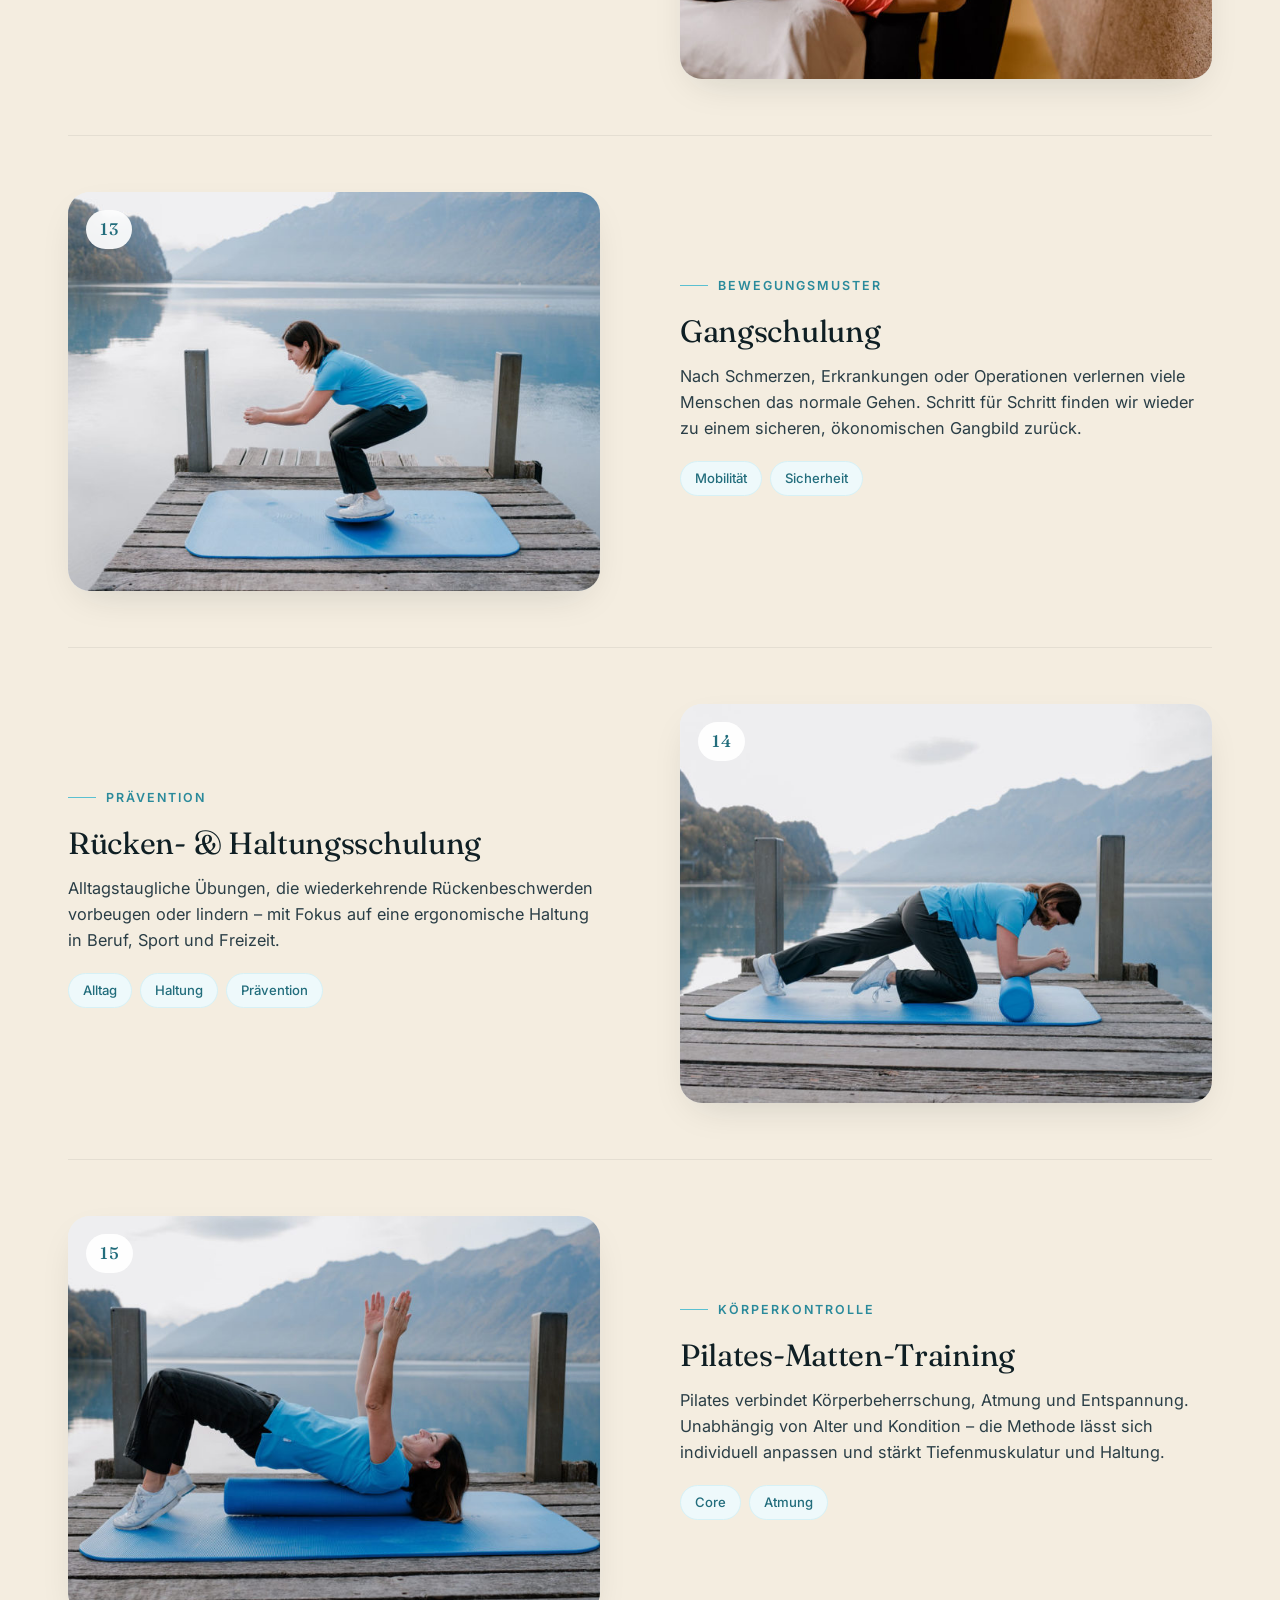
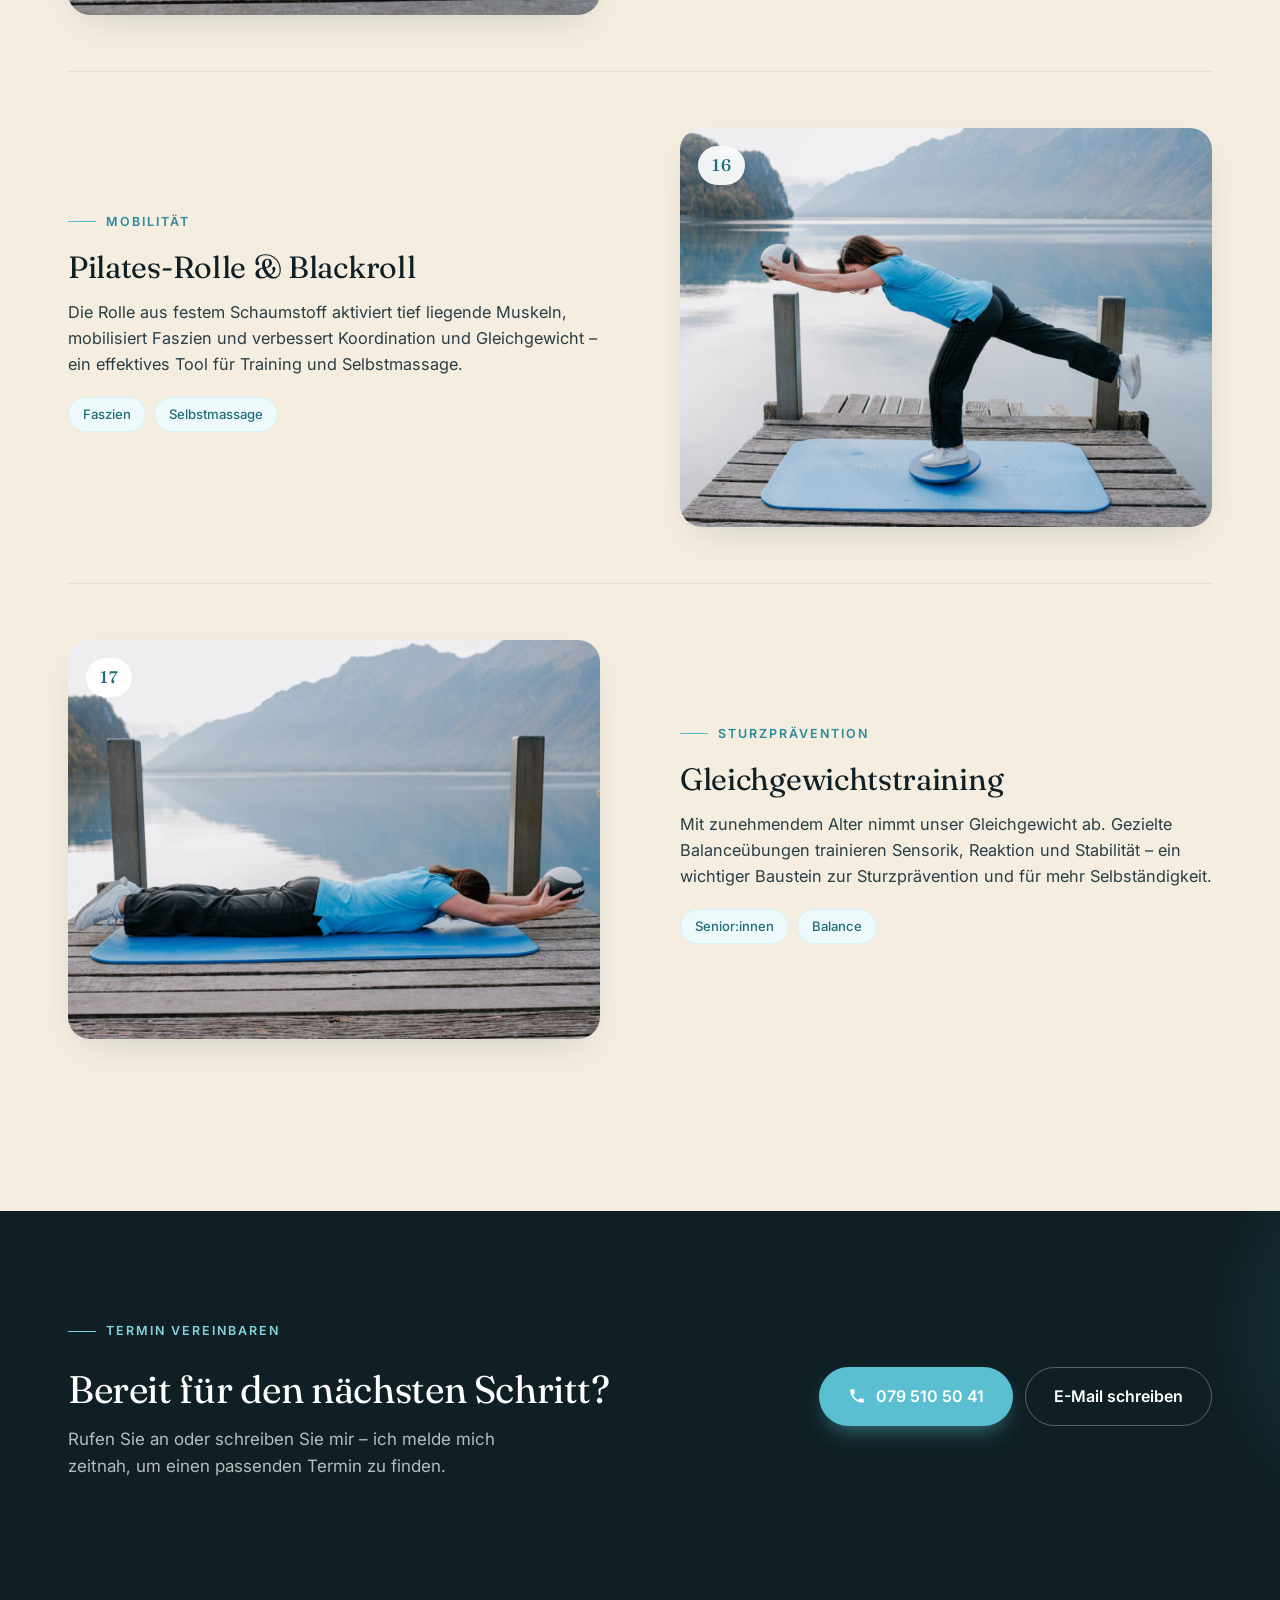
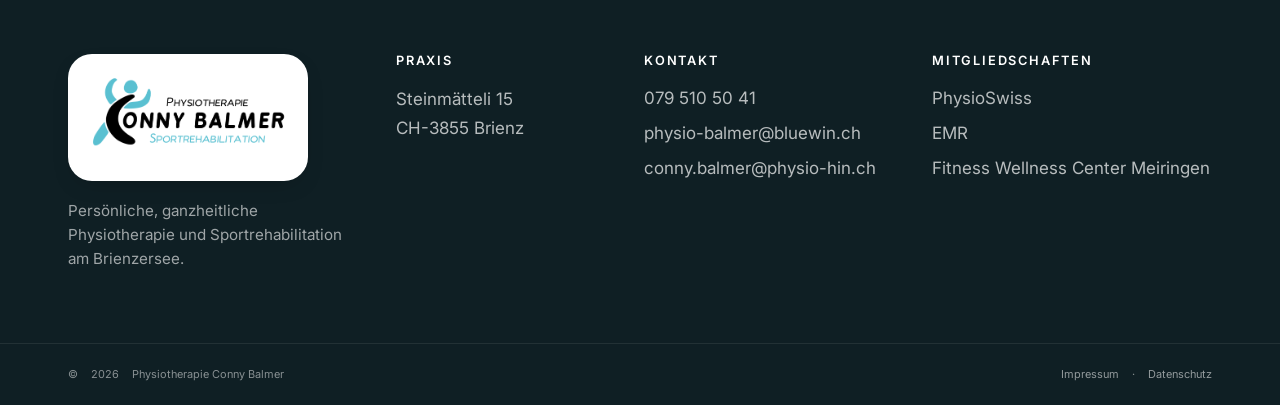
==== commit 2b90e200: "Update navigation: add Home link and set it as current page" ====
--- a/angebot.html
+++ b/angebot.html
@@ -28,6 +28,7 @@
 
         <nav class="nav" aria-label="Hauptnavigation">
           <ul class="nav__list">
+            <li><a href="index.html">Home</a></li>
             <li><a href="/uber-mich" data-page="Über mich">Über mich</a></li>
             <li><a href="angebot.html" aria-current="page">Angebot</a></li>
             <li><a href="/kurse" data-page="Kurse">Kurse</a></li>
@@ -44,8 +45,9 @@
       </div>
       <div class="nav__mobile" id="navMobile" aria-hidden="true">
         <ul>
+          <li><a href="index.html">Home</a></li>
           <li><a href="/uber-mich" data-page="Über mich">Über mich</a></li>
-          <li><a href="angebot.html">Angebot</a></li>
+          <li><a href="angebot.html" aria-current="page">Angebot</a></li>
           <li><a href="/kurse" data-page="Kurse">Kurse</a></li>
           <li><a href="/praxis" data-page="Praxis">Praxis</a></li>
           <li><a href="/kontakt" data-page="Kontakt">Kontakt</a></li>
